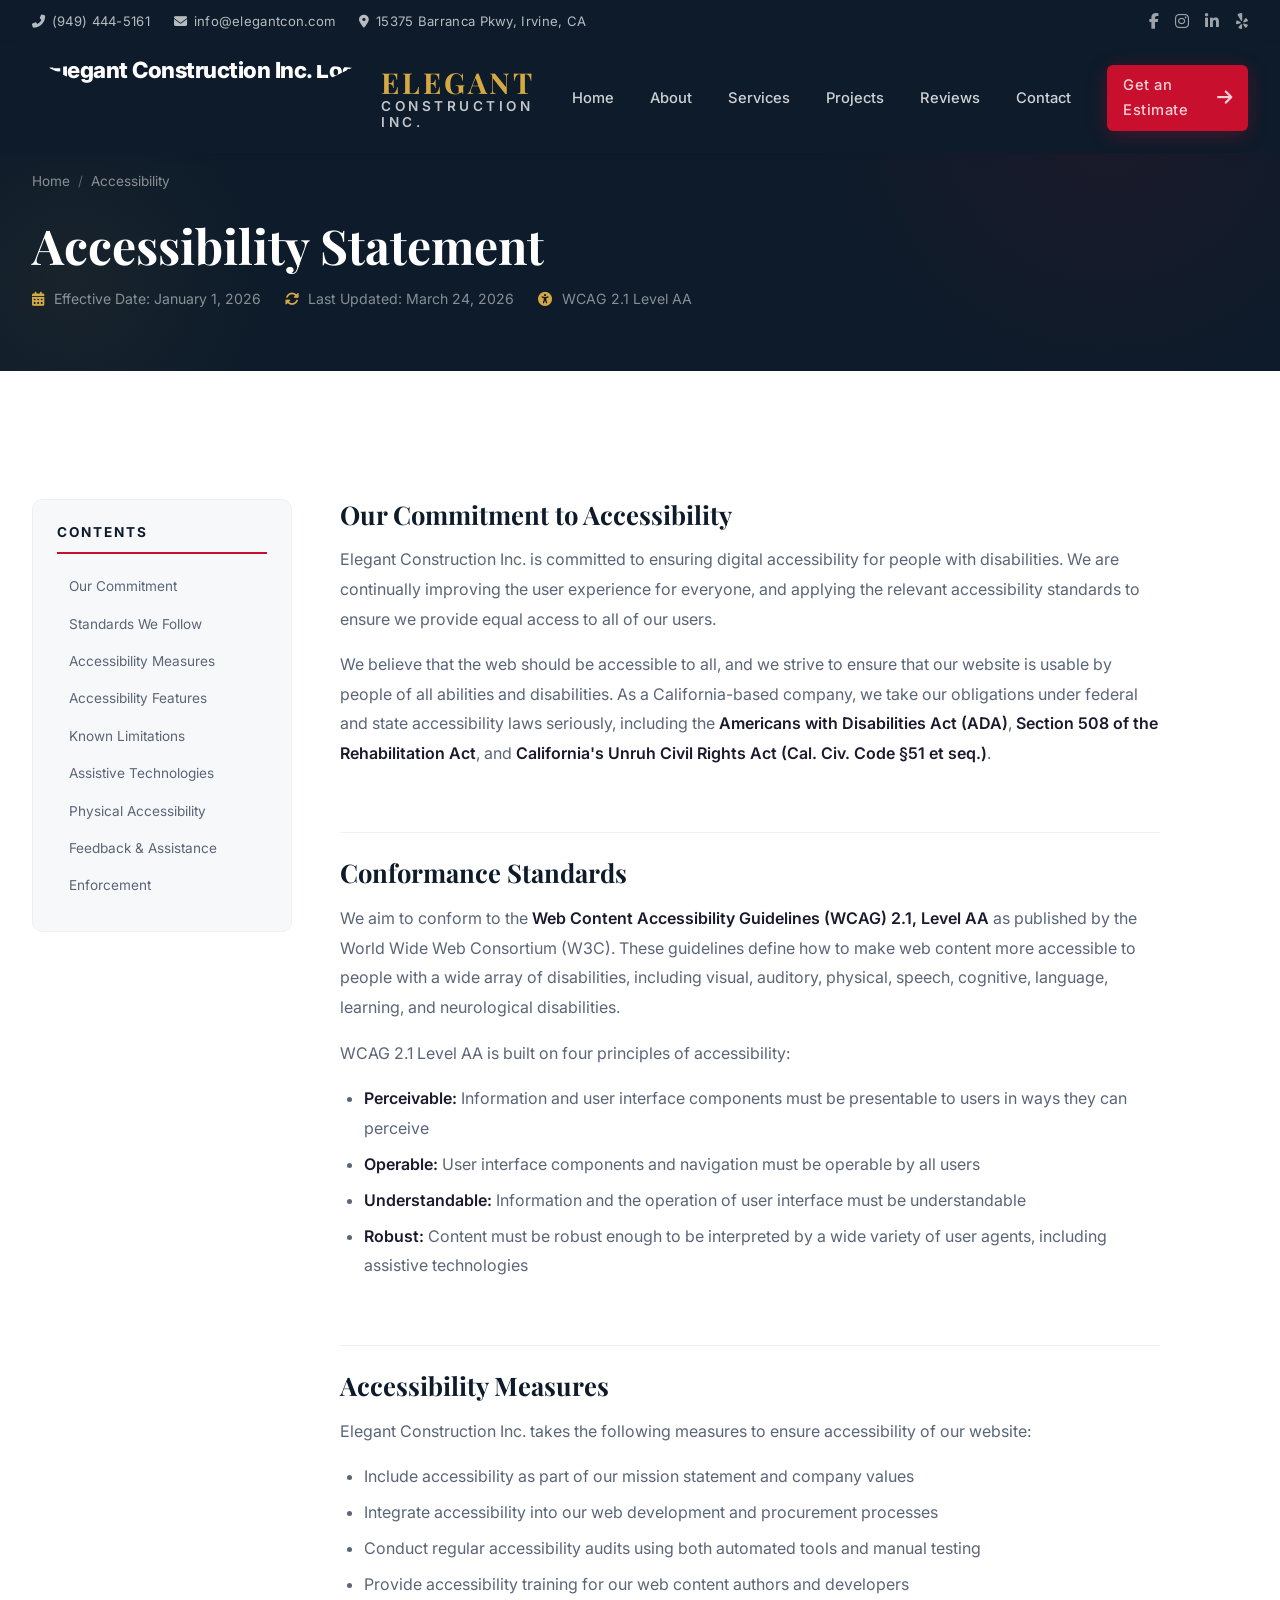
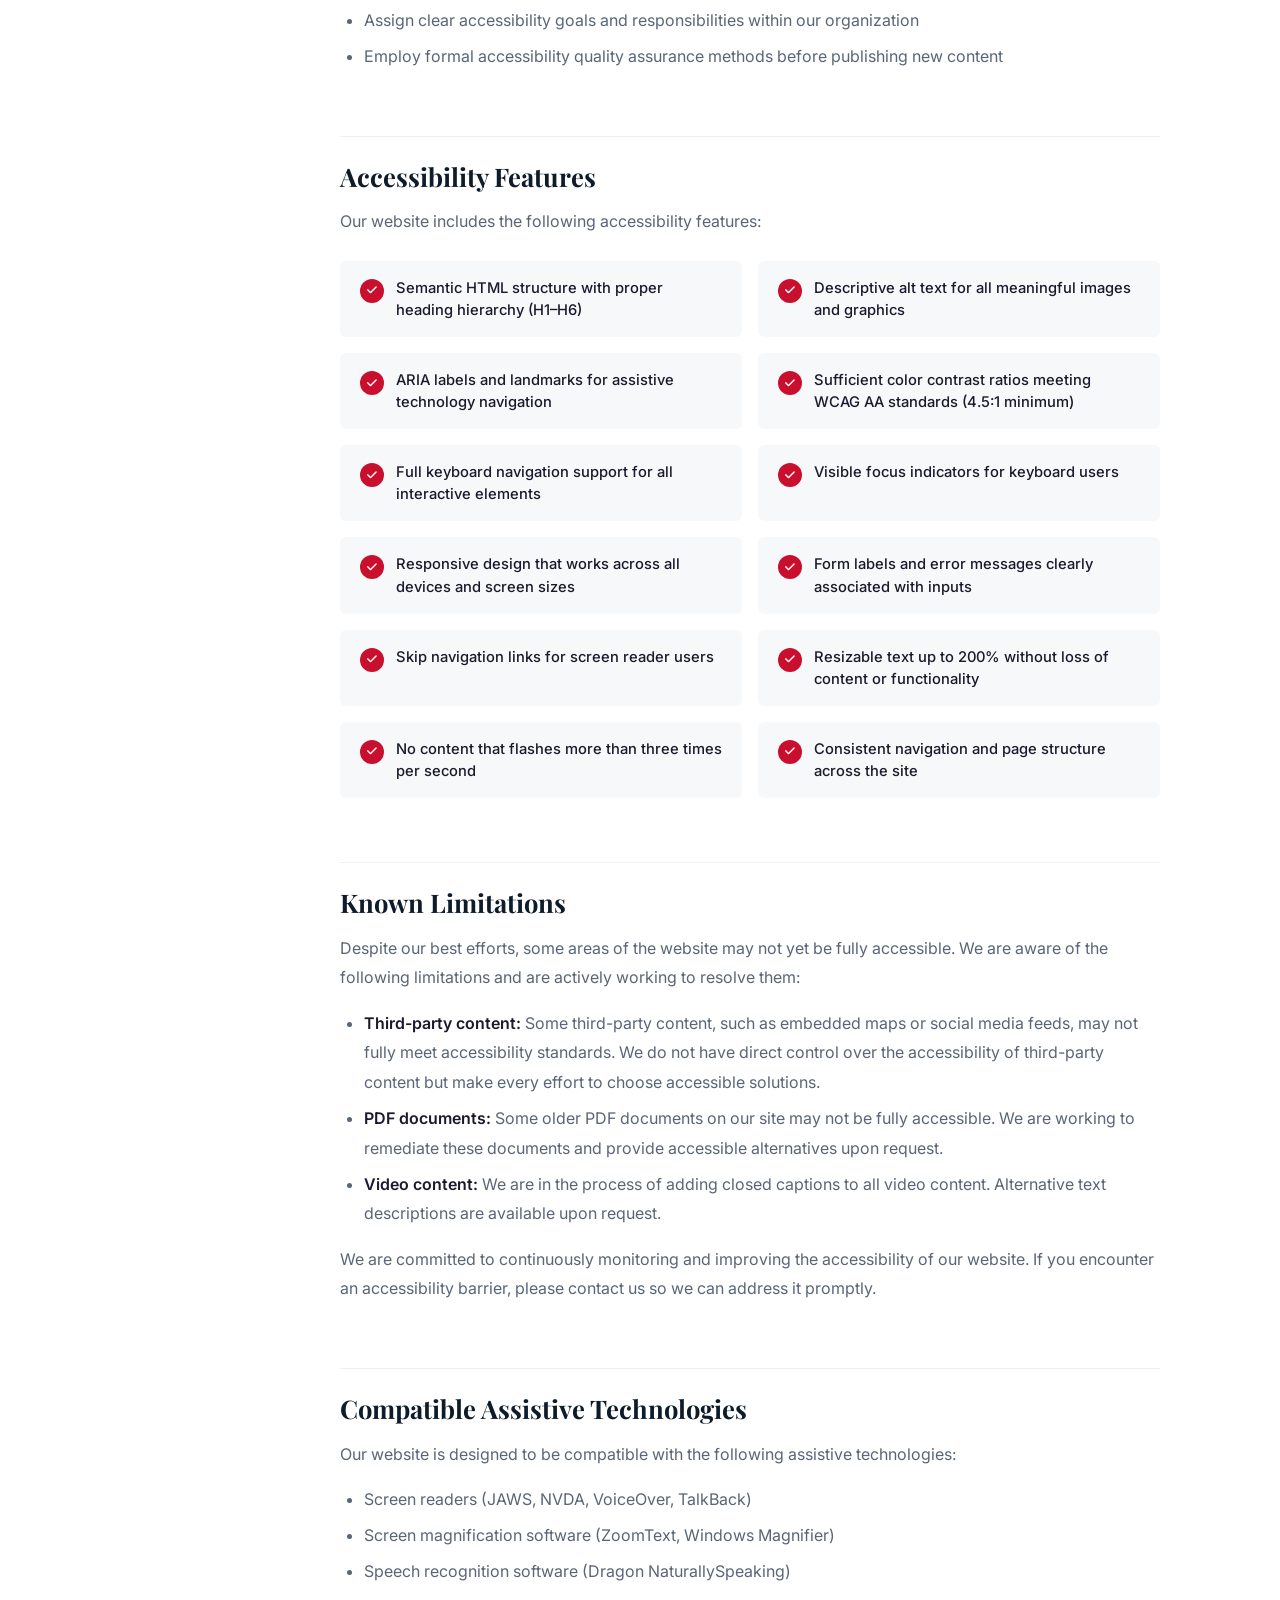
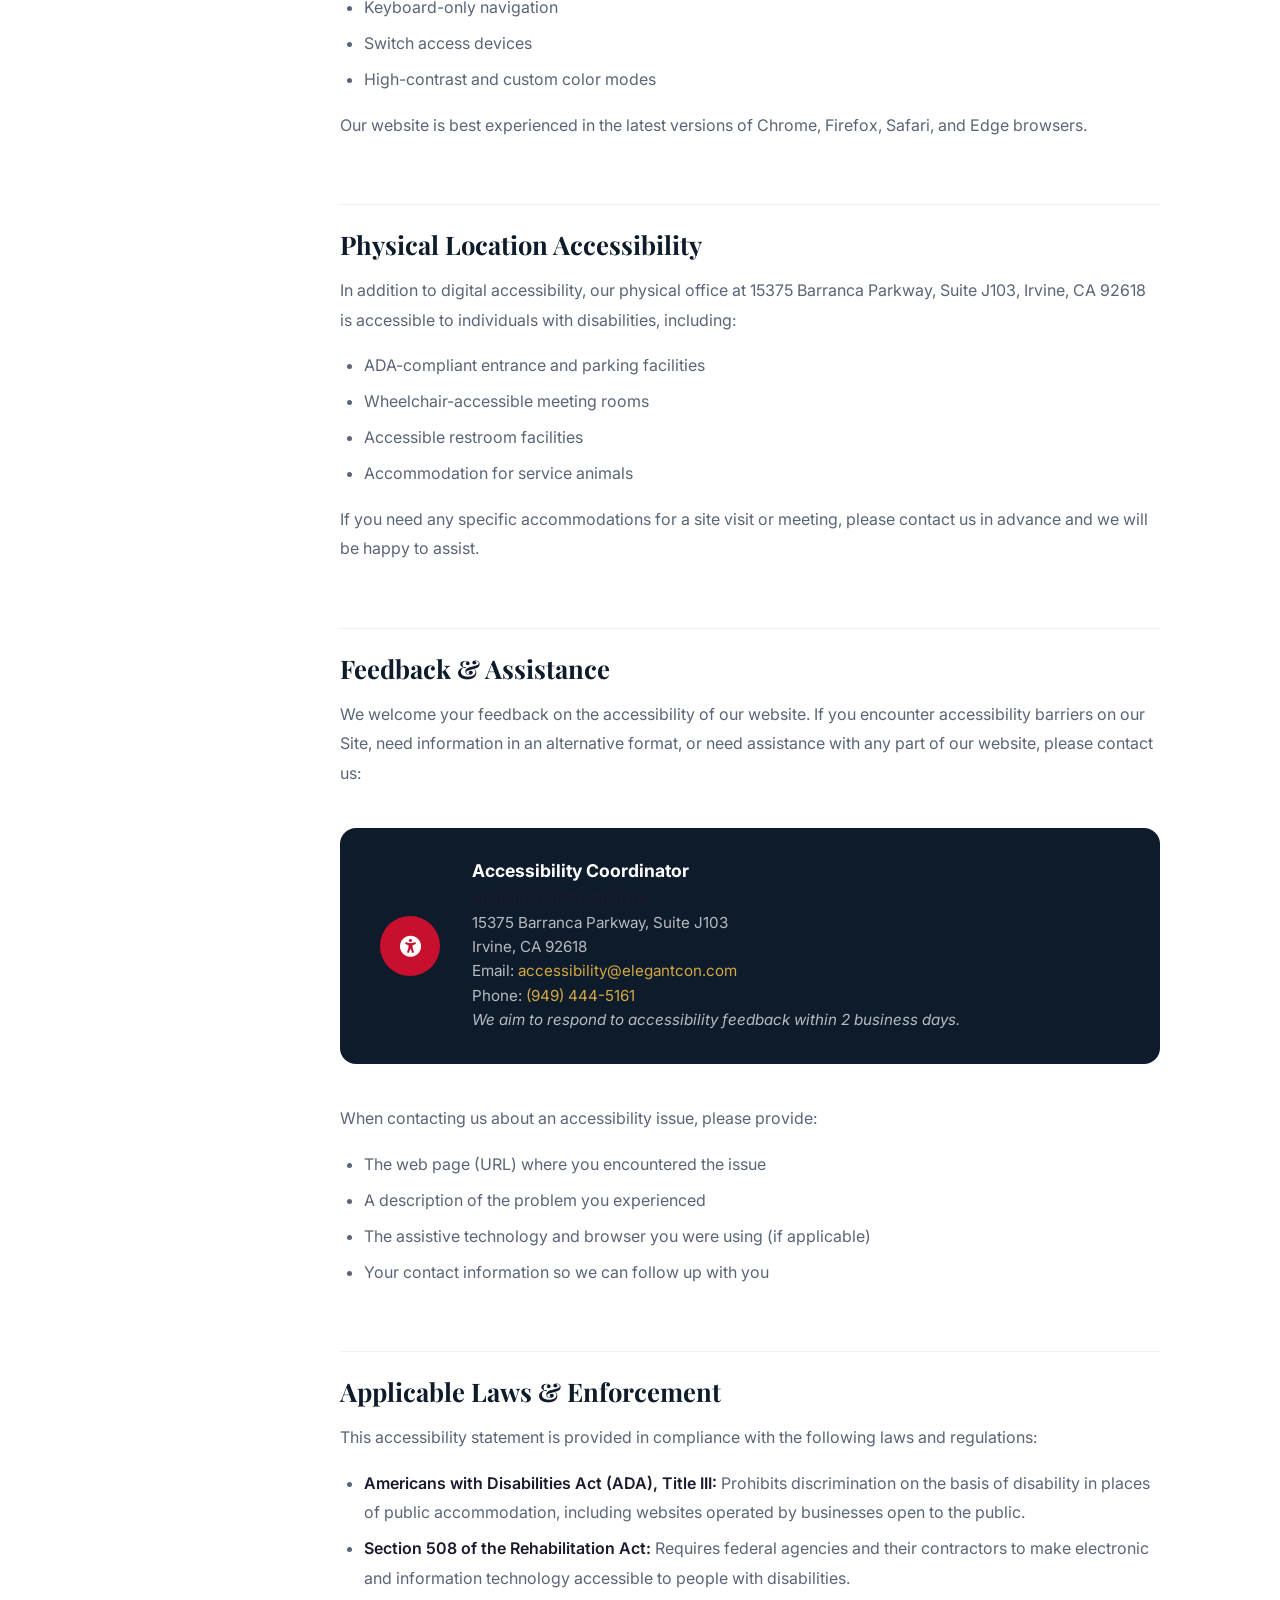
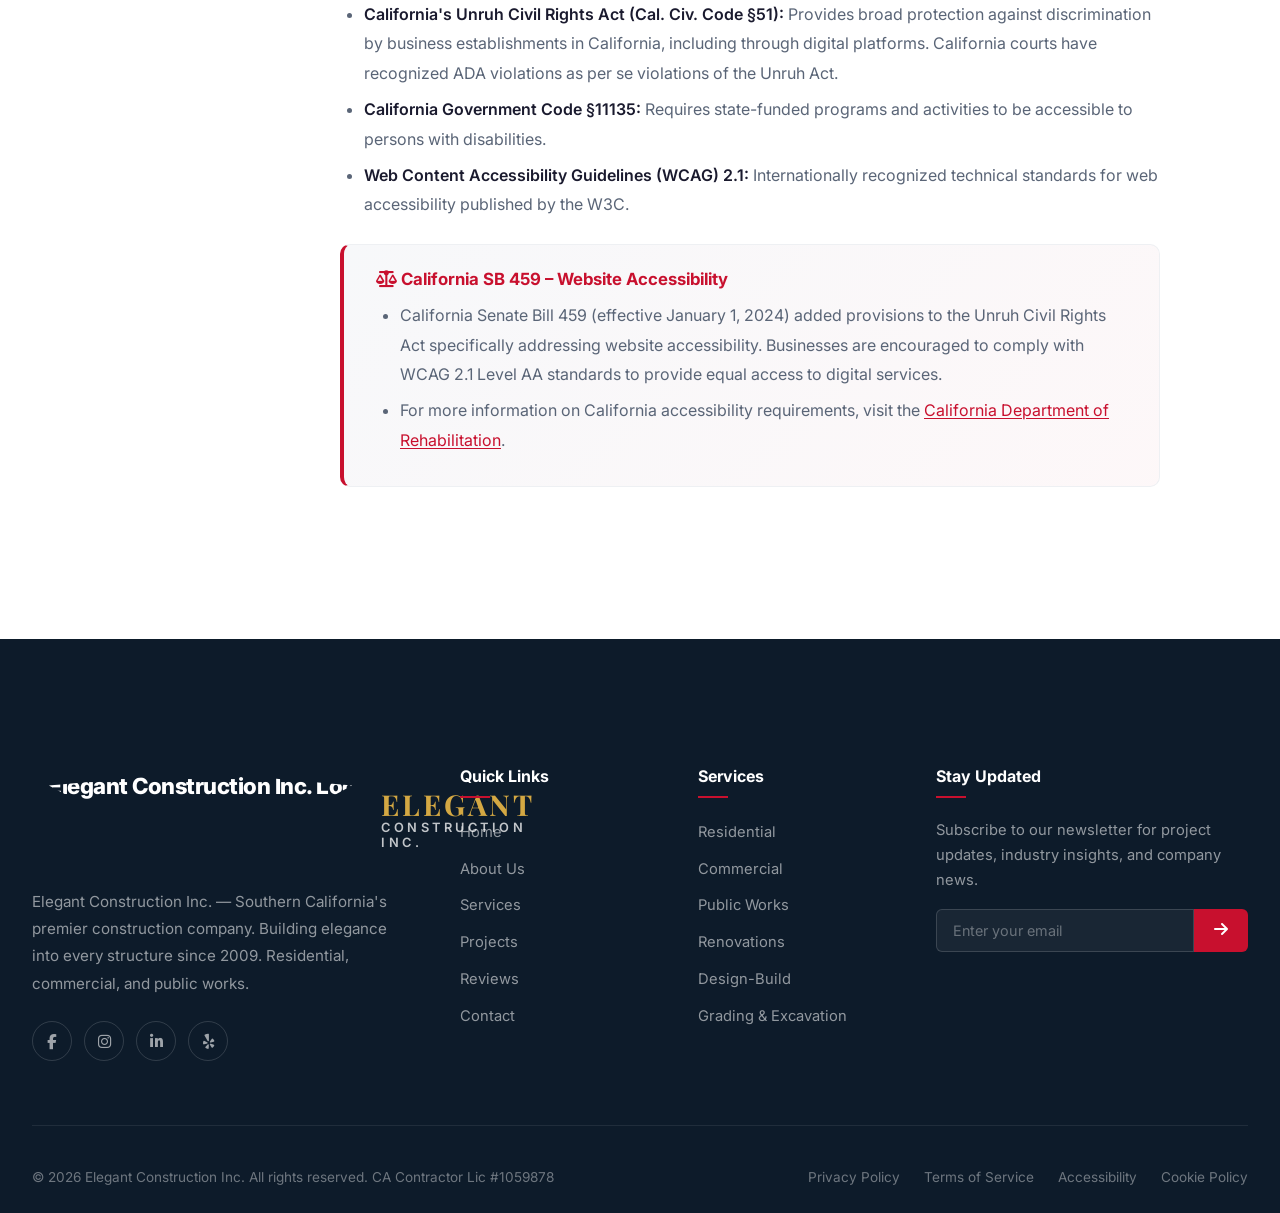
==== accessibility.html @ 49d04a11 "Elegant Construction Inc. website with California compliance pages - Privacy Policy (CCPA/CPRA), Ter" ====
<!DOCTYPE html>
<html lang="en">
<head>
  <meta charset="UTF-8">
  <meta name="viewport" content="width=device-width, initial-scale=1.0">
  <title>Accessibility Statement | Elegant Construction Inc.</title>
  <meta name="description" content="Accessibility Statement for Elegant Construction Inc. Learn about our commitment to digital accessibility and compliance with ADA, Section 508, WCAG 2.1, and California's Unruh Civil Rights Act.">
  <link rel="stylesheet" href="styles.css">
  <link rel="stylesheet" href="legal-pages.css">
  <link rel="stylesheet" href="https://cdnjs.cloudflare.com/ajax/libs/font-awesome/6.5.1/css/all.min.css">
</head>
<body>

  <!-- ============ HEADER ============ -->
  <header class="header" id="header">
    <div class="top-bar">
      <div class="container">
        <div class="top-bar-left">
          <span><i class="fas fa-phone-alt"></i> (949) 444-5161</span>
          <span><i class="fas fa-envelope"></i> info@elegantcon.com</span>
          <span><i class="fas fa-map-marker-alt"></i> 15375 Barranca Pkwy, Irvine, CA</span>
        </div>
        <div class="top-bar-right">
          <a href="https://www.facebook.com/ELegantcon" target="_blank" rel="noopener noreferrer" aria-label="Facebook"><i class="fab fa-facebook-f"></i></a>
          <a href="#" aria-label="Instagram"><i class="fab fa-instagram"></i></a>
          <a href="https://www.linkedin.com/company/elegant-construction-inc/" target="_blank" rel="noopener noreferrer" aria-label="LinkedIn"><i class="fab fa-linkedin-in"></i></a>
          <a href="https://www.yelp.com/biz/elegant-construction-irvine" target="_blank" rel="noopener noreferrer" aria-label="Yelp"><i class="fab fa-yelp"></i></a>
        </div>
      </div>
    </div>
    <nav class="navbar">
      <div class="container">
        <a href="index.html" class="logo" id="logo">
          <img src="images/logo.png" alt="Elegant Construction Inc. Logo" class="logo-img">
          <div class="logo-text">
            <span class="logo-text-top">ELEGANT</span>
            <span class="logo-text-bottom">CONSTRUCTION INC.</span>
          </div>
        </a>
        <div class="nav-links" id="navLinks">
          <a href="index.html">Home</a>
          <a href="index.html#about">About</a>
          <a href="index.html#services">Services</a>
          <a href="index.html#projects">Projects</a>
          <a href="index.html#testimonials">Reviews</a>
          <a href="index.html#contact">Contact</a>
          <div class="nav-cta">
            <a href="index.html#contact" class="btn btn-primary">Get an Estimate <span class="btn-icon"><i class="fas fa-arrow-right"></i></span></a>
          </div>
        </div>
        <button class="mobile-toggle" id="mobileToggle" aria-label="Toggle navigation menu">
          <span></span>
          <span></span>
          <span></span>
        </button>
      </div>
    </nav>
  </header>

  <!-- ============ LEGAL HERO ============ -->
  <section class="legal-hero">
    <div class="container">
      <div class="breadcrumb">
        <a href="index.html">Home</a>
        <span class="separator">/</span>
        <span>Accessibility</span>
      </div>
      <h1>Accessibility Statement</h1>
      <div class="legal-meta">
        <span><i class="fas fa-calendar-alt"></i> Effective Date: January 1, 2026</span>
        <span><i class="fas fa-sync-alt"></i> Last Updated: March 24, 2026</span>
        <span><i class="fas fa-universal-access"></i> WCAG 2.1 Level AA</span>
      </div>
    </div>
  </section>

  <!-- ============ LEGAL CONTENT ============ -->
  <section class="legal-content">
    <div class="container">

      <!-- Table of Contents -->
      <aside class="legal-toc">
        <h3>Contents</h3>
        <ul>
          <li><a href="#commitment">Our Commitment</a></li>
          <li><a href="#standards">Standards We Follow</a></li>
          <li><a href="#measures">Accessibility Measures</a></li>
          <li><a href="#features">Accessibility Features</a></li>
          <li><a href="#known-issues">Known Limitations</a></li>
          <li><a href="#assistive-tech">Assistive Technologies</a></li>
          <li><a href="#physical-a11y">Physical Accessibility</a></li>
          <li><a href="#feedback">Feedback &amp; Assistance</a></li>
          <li><a href="#enforcement">Enforcement</a></li>
        </ul>
      </aside>

      <!-- Main Content -->
      <div class="legal-body">

        <h2 id="commitment">Our Commitment to Accessibility</h2>
        <p>
          Elegant Construction Inc. is committed to ensuring digital accessibility for people with disabilities. We are continually improving the user experience for everyone, and applying the relevant accessibility standards to ensure we provide equal access to all of our users.
        </p>
        <p>
          We believe that the web should be accessible to all, and we strive to ensure that our website is usable by people of all abilities and disabilities. As a California-based company, we take our obligations under federal and state accessibility laws seriously, including the <strong>Americans with Disabilities Act (ADA)</strong>, <strong>Section 508 of the Rehabilitation Act</strong>, and <strong>California's Unruh Civil Rights Act (Cal. Civ. Code §51 et seq.)</strong>.
        </p>

        <h2 id="standards">Conformance Standards</h2>
        <p>
          We aim to conform to the <strong>Web Content Accessibility Guidelines (WCAG) 2.1, Level AA</strong> as published by the World Wide Web Consortium (W3C). These guidelines define how to make web content more accessible to people with a wide array of disabilities, including visual, auditory, physical, speech, cognitive, language, learning, and neurological disabilities.
        </p>
        <p>WCAG 2.1 Level AA is built on four principles of accessibility:</p>
        <ul>
          <li><strong>Perceivable:</strong> Information and user interface components must be presentable to users in ways they can perceive</li>
          <li><strong>Operable:</strong> User interface components and navigation must be operable by all users</li>
          <li><strong>Understandable:</strong> Information and the operation of user interface must be understandable</li>
          <li><strong>Robust:</strong> Content must be robust enough to be interpreted by a wide variety of user agents, including assistive technologies</li>
        </ul>

        <h2 id="measures">Accessibility Measures</h2>
        <p>Elegant Construction Inc. takes the following measures to ensure accessibility of our website:</p>
        <ul>
          <li>Include accessibility as part of our mission statement and company values</li>
          <li>Integrate accessibility into our web development and procurement processes</li>
          <li>Conduct regular accessibility audits using both automated tools and manual testing</li>
          <li>Provide accessibility training for our web content authors and developers</li>
          <li>Assign clear accessibility goals and responsibilities within our organization</li>
          <li>Employ formal accessibility quality assurance methods before publishing new content</li>
        </ul>

        <h2 id="features">Accessibility Features</h2>
        <p>Our website includes the following accessibility features:</p>

        <div class="a11y-checklist">
          <div class="a11y-item">
            <div class="check-icon"><i class="fas fa-check"></i></div>
            <span>Semantic HTML structure with proper heading hierarchy (H1–H6)</span>
          </div>
          <div class="a11y-item">
            <div class="check-icon"><i class="fas fa-check"></i></div>
            <span>Descriptive alt text for all meaningful images and graphics</span>
          </div>
          <div class="a11y-item">
            <div class="check-icon"><i class="fas fa-check"></i></div>
            <span>ARIA labels and landmarks for assistive technology navigation</span>
          </div>
          <div class="a11y-item">
            <div class="check-icon"><i class="fas fa-check"></i></div>
            <span>Sufficient color contrast ratios meeting WCAG AA standards (4.5:1 minimum)</span>
          </div>
          <div class="a11y-item">
            <div class="check-icon"><i class="fas fa-check"></i></div>
            <span>Full keyboard navigation support for all interactive elements</span>
          </div>
          <div class="a11y-item">
            <div class="check-icon"><i class="fas fa-check"></i></div>
            <span>Visible focus indicators for keyboard users</span>
          </div>
          <div class="a11y-item">
            <div class="check-icon"><i class="fas fa-check"></i></div>
            <span>Responsive design that works across all devices and screen sizes</span>
          </div>
          <div class="a11y-item">
            <div class="check-icon"><i class="fas fa-check"></i></div>
            <span>Form labels and error messages clearly associated with inputs</span>
          </div>
          <div class="a11y-item">
            <div class="check-icon"><i class="fas fa-check"></i></div>
            <span>Skip navigation links for screen reader users</span>
          </div>
          <div class="a11y-item">
            <div class="check-icon"><i class="fas fa-check"></i></div>
            <span>Resizable text up to 200% without loss of content or functionality</span>
          </div>
          <div class="a11y-item">
            <div class="check-icon"><i class="fas fa-check"></i></div>
            <span>No content that flashes more than three times per second</span>
          </div>
          <div class="a11y-item">
            <div class="check-icon"><i class="fas fa-check"></i></div>
            <span>Consistent navigation and page structure across the site</span>
          </div>
        </div>

        <h2 id="known-issues">Known Limitations</h2>
        <p>
          Despite our best efforts, some areas of the website may not yet be fully accessible. We are aware of the following limitations and are actively working to resolve them:
        </p>
        <ul>
          <li><strong>Third-party content:</strong> Some third-party content, such as embedded maps or social media feeds, may not fully meet accessibility standards. We do not have direct control over the accessibility of third-party content but make every effort to choose accessible solutions.</li>
          <li><strong>PDF documents:</strong> Some older PDF documents on our site may not be fully accessible. We are working to remediate these documents and provide accessible alternatives upon request.</li>
          <li><strong>Video content:</strong> We are in the process of adding closed captions to all video content. Alternative text descriptions are available upon request.</li>
        </ul>
        <p>
          We are committed to continuously monitoring and improving the accessibility of our website. If you encounter an accessibility barrier, please contact us so we can address it promptly.
        </p>

        <h2 id="assistive-tech">Compatible Assistive Technologies</h2>
        <p>Our website is designed to be compatible with the following assistive technologies:</p>
        <ul>
          <li>Screen readers (JAWS, NVDA, VoiceOver, TalkBack)</li>
          <li>Screen magnification software (ZoomText, Windows Magnifier)</li>
          <li>Speech recognition software (Dragon NaturallySpeaking)</li>
          <li>Keyboard-only navigation</li>
          <li>Switch access devices</li>
          <li>High-contrast and custom color modes</li>
        </ul>
        <p>Our website is best experienced in the latest versions of Chrome, Firefox, Safari, and Edge browsers.</p>

        <h2 id="physical-a11y">Physical Location Accessibility</h2>
        <p>
          In addition to digital accessibility, our physical office at 15375 Barranca Parkway, Suite J103, Irvine, CA 92618 is accessible to individuals with disabilities, including:
        </p>
        <ul>
          <li>ADA-compliant entrance and parking facilities</li>
          <li>Wheelchair-accessible meeting rooms</li>
          <li>Accessible restroom facilities</li>
          <li>Accommodation for service animals</li>
        </ul>
        <p>If you need any specific accommodations for a site visit or meeting, please contact us in advance and we will be happy to assist.</p>

        <h2 id="feedback">Feedback &amp; Assistance</h2>
        <p>
          We welcome your feedback on the accessibility of our website. If you encounter accessibility barriers on our Site, need information in an alternative format, or need assistance with any part of our website, please contact us:
        </p>

        <div class="legal-contact-box">
          <div class="contact-icon"><i class="fas fa-universal-access"></i></div>
          <div>
            <h4>Accessibility Coordinator</h4>
            <p>
              <strong>Elegant Construction Inc.</strong><br>
              15375 Barranca Parkway, Suite J103<br>
              Irvine, CA 92618<br>
              Email: <a href="mailto:accessibility@elegantcon.com">accessibility@elegantcon.com</a><br>
              Phone: <a href="tel:9494445161">(949) 444-5161</a><br>
              <em>We aim to respond to accessibility feedback within 2 business days.</em>
            </p>
          </div>
        </div>

        <p>When contacting us about an accessibility issue, please provide:</p>
        <ul>
          <li>The web page (URL) where you encountered the issue</li>
          <li>A description of the problem you experienced</li>
          <li>The assistive technology and browser you were using (if applicable)</li>
          <li>Your contact information so we can follow up with you</li>
        </ul>

        <h2 id="enforcement">Applicable Laws &amp; Enforcement</h2>
        <p>This accessibility statement is provided in compliance with the following laws and regulations:</p>
        <ul>
          <li><strong>Americans with Disabilities Act (ADA), Title III:</strong> Prohibits discrimination on the basis of disability in places of public accommodation, including websites operated by businesses open to the public.</li>
          <li><strong>Section 508 of the Rehabilitation Act:</strong> Requires federal agencies and their contractors to make electronic and information technology accessible to people with disabilities.</li>
          <li><strong>California's Unruh Civil Rights Act (Cal. Civ. Code §51):</strong> Provides broad protection against discrimination by business establishments in California, including through digital platforms. California courts have recognized ADA violations as per se violations of the Unruh Act.</li>
          <li><strong>California Government Code §11135:</strong> Requires state-funded programs and activities to be accessible to persons with disabilities.</li>
          <li><strong>Web Content Accessibility Guidelines (WCAG) 2.1:</strong> Internationally recognized technical standards for web accessibility published by the W3C.</li>
        </ul>

        <div class="legal-highlight-box">
          <h3><i class="fas fa-balance-scale"></i> California SB 459 – Website Accessibility</h3>
          <ul>
            <li>California Senate Bill 459 (effective January 1, 2024) added provisions to the Unruh Civil Rights Act specifically addressing website accessibility. Businesses are encouraged to comply with WCAG 2.1 Level AA standards to provide equal access to digital services.</li>
            <li>For more information on California accessibility requirements, visit the <a href="https://www.dor.ca.gov/" target="_blank" rel="noopener noreferrer">California Department of Rehabilitation</a>.</li>
          </ul>
        </div>

      </div>
    </div>
  </section>

  <!-- ============ FOOTER ============ -->
  <footer class="footer" id="footer">
    <div class="container">
      <div class="footer-grid">
        <div class="footer-brand">
          <a href="index.html" class="logo">
            <img src="images/logo.png" alt="Elegant Construction Inc. Logo" class="logo-img">
            <div class="logo-text">
              <span class="logo-text-top">ELEGANT</span>
              <span class="logo-text-bottom">CONSTRUCTION INC.</span>
            </div>
          </a>
          <p>Elegant Construction Inc. — Southern California's premier construction company. Building elegance into every structure since 2009. Residential, commercial, and public works.</p>
          <div class="footer-social">
            <a href="https://www.facebook.com/ELegantcon" target="_blank" rel="noopener noreferrer" aria-label="Facebook"><i class="fab fa-facebook-f"></i></a>
            <a href="#" aria-label="Instagram"><i class="fab fa-instagram"></i></a>
            <a href="https://www.linkedin.com/company/elegant-construction-inc/" target="_blank" rel="noopener noreferrer" aria-label="LinkedIn"><i class="fab fa-linkedin-in"></i></a>
            <a href="https://www.yelp.com/biz/elegant-construction-irvine" target="_blank" rel="noopener noreferrer" aria-label="Yelp"><i class="fab fa-yelp"></i></a>
          </div>
        </div>
        <div class="footer-column">
          <h4>Quick Links</h4>
          <ul>
            <li><a href="index.html">Home</a></li>
            <li><a href="index.html#about">About Us</a></li>
            <li><a href="index.html#services">Services</a></li>
            <li><a href="index.html#projects">Projects</a></li>
            <li><a href="index.html#testimonials">Reviews</a></li>
            <li><a href="index.html#contact">Contact</a></li>
          </ul>
        </div>
        <div class="footer-column">
          <h4>Services</h4>
          <ul>
            <li><a href="index.html#services">Residential</a></li>
            <li><a href="index.html#services">Commercial</a></li>
            <li><a href="index.html#services">Public Works</a></li>
            <li><a href="index.html#services">Renovations</a></li>
            <li><a href="index.html#services">Design-Build</a></li>
            <li><a href="index.html#services">Grading & Excavation</a></li>
          </ul>
        </div>
        <div class="footer-column footer-newsletter">
          <h4>Stay Updated</h4>
          <p>Subscribe to our newsletter for project updates, industry insights, and company news.</p>
          <div class="footer-newsletter-form">
            <input type="email" placeholder="Enter your email">
            <button type="button" aria-label="Subscribe"><i class="fas fa-arrow-right"></i></button>
          </div>
        </div>
      </div>
      <div class="footer-bottom">
        <p>&copy; 2026 Elegant Construction Inc. All rights reserved. CA Contractor Lic #1059878</p>
        <div class="footer-bottom-links">
          <a href="privacy-policy.html">Privacy Policy</a>
          <a href="terms-of-service.html">Terms of Service</a>
          <a href="accessibility.html">Accessibility</a>
          <a href="cookie-policy.html">Cookie Policy</a>
        </div>
      </div>
    </div>
  </footer>

  <script src="script.js"></script>
</body>
</html>
---- styles.css ----
/* ============================================================
   ELEGANT CONSTRUCTION — Premium Website Stylesheet
   ============================================================ */

/* --- Google Fonts Import --- */
@import url('https://fonts.googleapis.com/css2?family=Inter:wght@300;400;500;600;700;800;900&family=Playfair+Display:wght@400;500;600;700&display=swap');

/* --- CSS Custom Properties (Design Tokens) --- */
:root {
  /* Colors */
  --color-primary: #0d1b2a;
  --color-primary-light: #1b2d45;
  --color-secondary: #1a3a5c;
  --color-accent: #c8102e;
  --color-accent-dark: #a00d24;
  --color-accent-hover: #e01535;
  --color-gold: #d4a843;
  --color-gold-dark: #b8922e;
  --color-white: #ffffff;
  --color-off-white: #f7f8fa;
  --color-light-grey: #eef0f3;
  --color-medium-grey: #8892a0;
  --color-dark-grey: #3d4654;
  --color-text: #1a1a2e;
  --color-text-light: #5a6577;
  --color-overlay: rgba(13, 27, 42, 0.75);
  --color-overlay-light: rgba(13, 27, 42, 0.5);

  /* Typography */
  --font-primary: 'Inter', -apple-system, BlinkMacSystemFont, sans-serif;
  --font-display: 'Playfair Display', Georgia, serif;

  /* Spacing */
  --space-xs: 0.5rem;
  --space-sm: 1rem;
  --space-md: 1.5rem;
  --space-lg: 2.5rem;
  --space-xl: 4rem;
  --space-2xl: 6rem;
  --space-3xl: 8rem;

  /* Shadows */
  --shadow-sm: 0 2px 8px rgba(0, 0, 0, 0.06);
  --shadow-md: 0 4px 20px rgba(0, 0, 0, 0.08);
  --shadow-lg: 0 8px 40px rgba(0, 0, 0, 0.12);
  --shadow-xl: 0 16px 64px rgba(0, 0, 0, 0.16);
  --shadow-accent: 0 4px 20px rgba(200, 16, 46, 0.3);

  /* Transitions */
  --transition-fast: 0.2s cubic-bezier(0.4, 0, 0.2, 1);
  --transition-base: 0.35s cubic-bezier(0.4, 0, 0.2, 1);
  --transition-slow: 0.6s cubic-bezier(0.4, 0, 0.2, 1);

  /* Border Radius */
  --radius-sm: 6px;
  --radius-md: 10px;
  --radius-lg: 16px;
  --radius-xl: 24px;

  /* Layout */
  --max-width: 1280px;
  --nav-height: 110px;
}

/* --- Reset & Base --- */
*,
*::before,
*::after {
  margin: 0;
  padding: 0;
  box-sizing: border-box;
}

html {
  scroll-behavior: smooth;
  font-size: 16px;
  -webkit-font-smoothing: antialiased;
  -moz-osx-font-smoothing: grayscale;
}

body {
  font-family: var(--font-primary);
  color: var(--color-text);
  background: var(--color-white);
  line-height: 1.7;
  overflow-x: hidden;
}

img {
  max-width: 100%;
  height: auto;
  display: block;
}

a {
  text-decoration: none;
  color: inherit;
  transition: color var(--transition-fast);
}

ul, ol {
  list-style: none;
}

h1, h2, h3, h4, h5, h6 {
  line-height: 1.2;
  font-weight: 700;
}

/* --- Utility Classes --- */
.container {
  max-width: var(--max-width);
  margin: 0 auto;
  padding: 0 2rem;
}

.section-padding {
  padding: var(--space-3xl) 0;
}

.text-center {
  text-align: center;
}

.section-label {
  display: inline-flex;
  align-items: center;
  gap: 0.5rem;
  font-size: 0.8rem;
  font-weight: 700;
  letter-spacing: 3px;
  text-transform: uppercase;
  color: var(--color-accent);
  margin-bottom: var(--space-sm);
}

.section-label::before {
  content: '';
  width: 32px;
  height: 2px;
  background: var(--color-accent);
}

.section-title {
  font-family: var(--font-display);
  font-size: clamp(2rem, 4vw, 3.2rem);
  color: var(--color-primary);
  margin-bottom: var(--space-md);
  font-weight: 700;
}

.section-subtitle {
  font-size: 1.1rem;
  color: var(--color-text-light);
  max-width: 640px;
  margin: 0 auto var(--space-xl);
  line-height: 1.8;
}

/* --- Buttons --- */
.btn {
  display: inline-flex;
  align-items: center;
  gap: 0.5rem;
  padding: 0.9rem 2rem;
  border-radius: var(--radius-sm);
  font-family: var(--font-primary);
  font-size: 0.95rem;
  font-weight: 600;
  letter-spacing: 0.5px;
  cursor: pointer;
  transition: all var(--transition-base);
  border: none;
  position: relative;
  overflow: hidden;
}

.btn::after {
  content: '';
  position: absolute;
  top: 0;
  left: -100%;
  width: 100%;
  height: 100%;
  background: linear-gradient(90deg, transparent, rgba(255,255,255,0.15), transparent);
  transition: left 0.5s;
}

.btn:hover::after {
  left: 100%;
}

.btn-primary {
  background: var(--color-accent);
  color: var(--color-white);
  box-shadow: var(--shadow-accent);
}

.btn-primary:hover {
  background: var(--color-accent-hover);
  transform: translateY(-2px);
  box-shadow: 0 6px 24px rgba(200, 16, 46, 0.4);
}

.btn-outline {
  background: transparent;
  color: var(--color-white);
  border: 2px solid rgba(255,255,255,0.5);
}

.btn-outline:hover {
  background: var(--color-white);
  color: var(--color-primary);
  border-color: var(--color-white);
  transform: translateY(-2px);
}

.btn-dark {
  background: var(--color-primary);
  color: var(--color-white);
}

.btn-dark:hover {
  background: var(--color-primary-light);
  transform: translateY(-2px);
  box-shadow: var(--shadow-lg);
}

.btn-gold {
  background: var(--color-gold);
  color: var(--color-primary);
  font-weight: 700;
}

.btn-gold:hover {
  background: var(--color-gold-dark);
  transform: translateY(-2px);
  box-shadow: 0 6px 24px rgba(212, 168, 67, 0.4);
}

.btn-icon {
  font-size: 1.1rem;
  transition: transform var(--transition-fast);
}

.btn:hover .btn-icon {
  transform: translateX(4px);
}

/* ============================================================
   HEADER / NAVIGATION
   ============================================================ */
.top-bar {
  background: var(--color-primary);
  color: rgba(255,255,255,0.7);
  font-size: 0.82rem;
  padding: 0.5rem 0;
  letter-spacing: 0.3px;
}

.top-bar .container {
  display: flex;
  justify-content: space-between;
  align-items: center;
}

.top-bar-left {
  display: flex;
  gap: 1.5rem;
  align-items: center;
}

.top-bar-left span {
  display: flex;
  align-items: center;
  gap: 0.4rem;
}

.top-bar-right {
  display: flex;
  gap: 1rem;
}

.top-bar-right a {
  color: rgba(255,255,255,0.6);
  font-size: 1rem;
  transition: color var(--transition-fast);
}

.top-bar-right a:hover {
  color: var(--color-gold);
}

.header {
  position: fixed;
  top: 0;
  left: 0;
  right: 0;
  z-index: 1000;
  transition: all var(--transition-base);
}

.header.scrolled {
  top: 0;
}

.header.scrolled .top-bar {
  display: none;
}

.navbar {
  background: var(--color-primary);
  box-shadow: var(--shadow-sm);
  transition: all var(--transition-base);
}

.header.scrolled .navbar {
  box-shadow: var(--shadow-md);
  background: var(--color-primary);
}

.navbar .container {
  display: flex;
  justify-content: space-between;
  align-items: center;
  height: var(--nav-height);
}

.logo {
  display: flex;
  align-items: center;
  gap: 0.75rem;
  font-size: 1.4rem;
  font-weight: 800;
  color: var(--color-white);
  letter-spacing: -0.5px;
}

.logo-icon {
  width: 44px;
  height: 44px;
  background: var(--color-accent);
  border-radius: var(--radius-sm);
  display: flex;
  align-items: center;
  justify-content: center;
  color: white;
  font-size: 1.3rem;
  font-weight: 900;
}

.logo-img {
  height: 95px;
  width: auto;
  object-fit: contain;
  flex-shrink: 0;
  clip-path: polygon(50% 5%, 95% 18%, 50% 96%, 5% 18%);
}

.logo-text {
  display: flex;
  flex-direction: column;
  line-height: 1.15;
}

.logo-text-top {
  font-family: var(--font-display);
  font-size: 1.8rem;
  font-weight: 700;
  color: var(--color-gold);
  letter-spacing: 3px;
}

.logo-text-bottom {
  font-size: 0.85rem;
  font-weight: 600;
  color: rgba(255, 255, 255, 0.75);
  letter-spacing: 3.5px;
  text-transform: uppercase;
}

.footer-brand .logo-img {
  height: 105px;
}

.footer-brand .logo-text-top {
  font-size: 1.8rem;
}

.footer-brand .logo-text-bottom {
  font-size: 0.8rem;
}

.nav-links {
  display: flex;
  align-items: center;
  gap: 0.25rem;
}

.nav-links a {
  padding: 0.5rem 1rem;
  font-size: 0.92rem;
  font-weight: 500;
  color: rgba(255, 255, 255, 0.8);
  border-radius: var(--radius-sm);
  transition: all var(--transition-fast);
  position: relative;
}

.nav-links a::after {
  content: '';
  position: absolute;
  bottom: 0;
  left: 50%;
  transform: translateX(-50%);
  width: 0;
  height: 2px;
  background: var(--color-accent);
  transition: width var(--transition-base);
}

.nav-links a:hover,
.nav-links a.active {
  color: var(--color-white);
}

.nav-links a:hover::after,
.nav-links a.active::after {
  width: 60%;
  background: var(--color-gold);
}

.nav-cta {
  margin-left: 1rem;
}

.mobile-toggle {
  display: none;
  flex-direction: column;
  gap: 5px;
  cursor: pointer;
  padding: 0.5rem;
  background: none;
  border: none;
}

.mobile-toggle span {
  display: block;
  width: 26px;
  height: 2.5px;
  background: var(--color-white);
  border-radius: 2px;
  transition: all var(--transition-base);
}

.mobile-toggle.active span:nth-child(1) {
  transform: rotate(45deg) translate(5px, 5px);
}
.mobile-toggle.active span:nth-child(2) {
  opacity: 0;
}
.mobile-toggle.active span:nth-child(3) {
  transform: rotate(-45deg) translate(5px, -5px);
}

/* ============================================================
   HERO SECTION
   ============================================================ */
.hero {
  position: relative;
  height: 100vh;
  min-height: 950px;
  display: flex;
  align-items: center;
  overflow: hidden;
  padding-top: calc(var(--nav-height) + 80px);
  padding-bottom: 180px;
}

.hero-bg {
  position: absolute;
  inset: 0;
  z-index: -2;
}

.hero-bg img {
  width: 100%;
  height: 100%;
  object-fit: cover;
  filter: brightness(0.6);
}

.hero-overlay {
  position: absolute;
  inset: 0;
  background: linear-gradient(
    135deg,
    rgba(13, 27, 42, 0.85) 0%,
    rgba(13, 27, 42, 0.6) 40%,
    rgba(13, 27, 42, 0.3) 100%
  );
  z-index: -1;
}

.hero-content {
  position: relative;
  z-index: 2;
  max-width: 720px;
}

.hero-badge {
  display: inline-flex;
  align-items: center;
  gap: 0.5rem;
  background: rgba(255,255,255,0.1);
  backdrop-filter: blur(12px);
  border: 1px solid rgba(255,255,255,0.15);
  padding: 0.5rem 1.2rem;
  border-radius: 50px;
  font-size: 0.82rem;
  font-weight: 600;
  color: var(--color-gold);
  letter-spacing: 1px;
  text-transform: uppercase;
  margin-bottom: var(--space-lg);
}

.hero-badge-dot {
  width: 8px;
  height: 8px;
  background: var(--color-gold);
  border-radius: 50%;
  animation: pulse-dot 2s ease-in-out infinite;
}

@keyframes pulse-dot {
  0%, 100% { opacity: 1; transform: scale(1); }
  50% { opacity: 0.5; transform: scale(1.3); }
}

.hero-title {
  font-family: var(--font-display);
  font-size: clamp(2.8rem, 6vw, 4.5rem);
  font-weight: 700;
  color: var(--color-white);
  line-height: 1.1;
  margin-bottom: var(--space-md);
}

.hero-title .highlight {
  color: var(--color-gold);
  position: relative;
}

.hero-description {
  font-size: 1.15rem;
  color: rgba(255,255,255,0.8);
  line-height: 1.8;
  margin-bottom: var(--space-xl);
  max-width: 560px;
}

.hero-buttons {
  display: flex;
  gap: 1rem;
  flex-wrap: wrap;
}

.hero-stats {
  position: absolute;
  bottom: 0;
  left: 0;
  right: 0;
  z-index: 2;
  pointer-events: auto;
}

.hero-stats-inner {
  display: grid;
  grid-template-columns: repeat(4, 1fr);
  background: var(--color-white);
  border-radius: var(--radius-lg) var(--radius-lg) 0 0;
  overflow: hidden;
  box-shadow: 0 -8px 40px rgba(0,0,0,0.1);
}

.stat-item {
  padding: 2rem 1.5rem;
  text-align: center;
  border-right: 1px solid var(--color-light-grey);
  transition: all var(--transition-base);
}

.stat-item:last-child {
  border-right: none;
}

.stat-item:hover {
  background: var(--color-off-white);
}

.stat-number {
  font-size: 2.5rem;
  font-weight: 800;
  color: var(--color-accent);
  line-height: 1;
  margin-bottom: 0.3rem;
}

.stat-number span {
  font-size: 1.5rem;
}

.stat-label {
  font-size: 0.82rem;
  color: var(--color-medium-grey);
  text-transform: uppercase;
  letter-spacing: 1.5px;
  font-weight: 600;
}

/* ============================================================
   ABOUT SECTION
   ============================================================ */
.about {
  background: var(--color-white);
}

.about-grid {
  display: grid;
  grid-template-columns: 1fr 1fr;
  gap: var(--space-3xl);
  align-items: center;
}

.about-image-wrapper {
  position: relative;
}

.about-image {
  border-radius: var(--radius-lg);
  overflow: hidden;
  box-shadow: var(--shadow-xl);
}

.about-image img {
  width: 100%;
  height: 500px;
  object-fit: cover;
  transition: transform var(--transition-slow);
}

.about-image:hover img {
  transform: scale(1.03);
}

.about-experience-badge {
  position: absolute;
  bottom: -1.5rem;
  right: -1.5rem;
  background: var(--color-accent);
  color: var(--color-white);
  padding: 1.5rem 2rem;
  border-radius: var(--radius-md);
  text-align: center;
  box-shadow: var(--shadow-accent);
}

.about-experience-badge .number {
  font-size: 2.5rem;
  font-weight: 900;
  line-height: 1;
}

.about-experience-badge .text {
  font-size: 0.8rem;
  text-transform: uppercase;
  letter-spacing: 1px;
  font-weight: 600;
  opacity: 0.9;
}

.about-text h3 {
  font-family: var(--font-display);
  font-size: 1.8rem;
  color: var(--color-primary);
  margin-bottom: var(--space-sm);
  margin-top: var(--space-lg);
}

.about-text p {
  color: var(--color-text-light);
  font-size: 1.05rem;
  line-height: 1.8;
  margin-bottom: var(--space-md);
}

.about-features {
  display: grid;
  grid-template-columns: 1fr 1fr;
  gap: 1rem;
  margin: var(--space-lg) 0;
}

.about-feature {
  display: flex;
  align-items: center;
  gap: 0.75rem;
  padding: 0.75rem 1rem;
  background: var(--color-off-white);
  border-radius: var(--radius-sm);
  transition: all var(--transition-fast);
}

.about-feature:hover {
  background: var(--color-light-grey);
  transform: translateX(4px);
}

.about-feature-icon {
  width: 36px;
  height: 36px;
  background: var(--color-accent);
  border-radius: var(--radius-sm);
  display: flex;
  align-items: center;
  justify-content: center;
  color: white;
  font-size: 0.9rem;
  flex-shrink: 0;
}

.about-feature span {
  font-weight: 600;
  font-size: 0.9rem;
  color: var(--color-primary);
}

/* ============================================================
   SERVICES SECTION
   ============================================================ */
.services {
  background: var(--color-off-white);
  position: relative;
}

.services::before {
  content: '';
  position: absolute;
  top: -60px;
  left: 0;
  right: 0;
  height: 120px;
  background: var(--color-off-white);
  clip-path: polygon(0 50%, 100% 0, 100% 100%, 0% 100%);
  z-index: 1;
}

.services-grid {
  display: grid;
  grid-template-columns: repeat(3, 1fr);
  gap: 2rem;
}

.service-card {
  background: var(--color-white);
  border-radius: var(--radius-lg);
  overflow: hidden;
  box-shadow: var(--shadow-sm);
  transition: all var(--transition-base);
  position: relative;
}

.service-card:hover {
  transform: translateY(-8px);
  box-shadow: var(--shadow-xl);
}

.service-card-image {
  height: 240px;
  overflow: hidden;
  position: relative;
}

.service-card-image img {
  width: 100%;
  height: 100%;
  object-fit: cover;
  transition: transform var(--transition-slow);
}

.service-card:hover .service-card-image img {
  transform: scale(1.08);
}

.service-card-image-overlay {
  position: absolute;
  inset: 0;
  background: linear-gradient(to top, rgba(13,27,42,0.5) 0%, transparent 60%);
}

.service-card-body {
  padding: 2rem;
}

.service-card-icon {
  width: 56px;
  height: 56px;
  background: linear-gradient(135deg, var(--color-accent), var(--color-accent-dark));
  border-radius: var(--radius-md);
  display: flex;
  align-items: center;
  justify-content: center;
  font-size: 1.5rem;
  color: white;
  margin-top: -3.5rem;
  position: relative;
  z-index: 2;
  box-shadow: var(--shadow-accent);
}

.service-card h3 {
  font-size: 1.3rem;
  color: var(--color-primary);
  margin: 1rem 0 0.75rem;
  font-weight: 700;
}

.service-card p {
  font-size: 0.95rem;
  color: var(--color-text-light);
  line-height: 1.7;
  margin-bottom: 1.5rem;
}

.service-card-link {
  display: inline-flex;
  align-items: center;
  gap: 0.5rem;
  color: var(--color-accent);
  font-weight: 600;
  font-size: 0.92rem;
  transition: gap var(--transition-fast);
}

.service-card-link:hover {
  gap: 0.8rem;
}

/* ============================================================
   WHY CHOOSE US
   ============================================================ */
.why-us {
  position: relative;
  background: var(--color-primary);
  color: var(--color-white);
  overflow: hidden;
}

.why-us::before {
  content: '';
  position: absolute;
  top: -60px;
  left: 0;
  right: 0;
  height: 120px;
  background: var(--color-primary);
  clip-path: polygon(0 0, 100% 50%, 100% 100%, 0% 100%);
  z-index: 1;
}

.why-us .section-label {
  color: var(--color-gold);
}

.why-us .section-label::before {
  background: var(--color-gold);
}

.why-us .section-title {
  color: var(--color-white);
}

.why-us .section-subtitle {
  color: rgba(255,255,255,0.65);
}

.why-us-grid {
  display: grid;
  grid-template-columns: repeat(3, 1fr);
  gap: 2rem;
}

.why-us-card {
  background: rgba(255,255,255,0.05);
  border: 1px solid rgba(255,255,255,0.08);
  border-radius: var(--radius-lg);
  padding: 2.5rem 2rem;
  transition: all var(--transition-base);
  backdrop-filter: blur(8px);
}

.why-us-card:hover {
  background: rgba(255,255,255,0.1);
  border-color: rgba(255,255,255,0.15);
  transform: translateY(-4px);
}

.why-us-icon {
  width: 64px;
  height: 64px;
  background: rgba(212, 168, 67, 0.15);
  border-radius: var(--radius-md);
  display: flex;
  align-items: center;
  justify-content: center;
  font-size: 1.6rem;
  color: var(--color-gold);
  margin-bottom: 1.5rem;
}

.why-us-card h3 {
  font-size: 1.2rem;
  margin-bottom: 0.75rem;
  color: var(--color-white);
}

.why-us-card p {
  color: rgba(255,255,255,0.6);
  font-size: 0.95rem;
  line-height: 1.7;
}

/* Background decorative elements */
.why-us-bg-shape {
  position: absolute;
  border-radius: 50%;
  background: rgba(200, 16, 46, 0.08);
  filter: blur(80px);
}

.why-us-bg-shape-1 {
  width: 400px;
  height: 400px;
  top: -100px;
  right: -100px;
}

.why-us-bg-shape-2 {
  width: 300px;
  height: 300px;
  bottom: -80px;
  left: -80px;
  background: rgba(212, 168, 67, 0.08);
}

/* ============================================================
   PROJECTS / GALLERY
   ============================================================ */
.projects {
  background: var(--color-white);
  position: relative;
}

.projects::before {
  content: '';
  position: absolute;
  top: -60px;
  left: 0;
  right: 0;
  height: 120px;
  background: var(--color-white);
  clip-path: polygon(0 50%, 100% 0, 100% 100%, 0% 100%);
  z-index: 1;
}

.projects-grid {
  display: grid;
  grid-template-columns: repeat(3, 1fr);
  gap: 1.5rem;
}

.project-card {
  position: relative;
  border-radius: var(--radius-lg);
  overflow: hidden;
  height: 380px;
  cursor: pointer;
}

.project-card img {
  width: 100%;
  height: 100%;
  object-fit: cover;
  transition: transform var(--transition-slow);
}

.project-card:hover img {
  transform: scale(1.1);
}

.project-card-overlay {
  position: absolute;
  inset: 0;
  background: linear-gradient(to top, rgba(13,27,42,0.9) 0%, rgba(13,27,42,0.2) 50%, transparent 100%);
  display: flex;
  align-items: flex-end;
  padding: 2rem;
  opacity: 0;
  transition: opacity var(--transition-base);
}

.project-card:hover .project-card-overlay {
  opacity: 1;
}

.project-card-info h3 {
  font-size: 1.25rem;
  color: var(--color-white);
  margin-bottom: 0.3rem;
}

.project-card-info p {
  color: rgba(255,255,255,0.7);
  font-size: 0.88rem;
}

.project-card-info .project-tag {
  display: inline-block;
  background: var(--color-accent);
  color: white;
  padding: 0.25rem 0.75rem;
  border-radius: 50px;
  font-size: 0.72rem;
  font-weight: 600;
  text-transform: uppercase;
  letter-spacing: 1px;
  margin-bottom: 0.5rem;
}

/* ============================================================
   TESTIMONIALS
   ============================================================ */
.testimonials {
  background: var(--color-off-white);
  position: relative;
}

.testimonials::before {
  content: '';
  position: absolute;
  top: -60px;
  left: 0;
  right: 0;
  height: 120px;
  background: var(--color-off-white);
  clip-path: polygon(0 0, 100% 50%, 100% 100%, 0% 100%);
  z-index: 1;
}

.testimonials-grid {
  display: grid;
  grid-template-columns: repeat(3, 1fr);
  gap: 2rem;
}

.testimonial-card {
  background: var(--color-white);
  border-radius: var(--radius-lg);
  padding: 2.5rem 2rem;
  box-shadow: var(--shadow-sm);
  transition: all var(--transition-base);
  position: relative;
}

.testimonial-card:hover {
  transform: translateY(-4px);
  box-shadow: var(--shadow-lg);
}

.testimonial-quote-icon {
  font-size: 3rem;
  color: var(--color-accent);
  opacity: 0.15;
  line-height: 1;
  margin-bottom: 0.5rem;
  font-family: Georgia, serif;
}

.testimonial-card p {
  font-size: 1rem;
  color: var(--color-text-light);
  line-height: 1.8;
  font-style: italic;
  margin-bottom: 1.5rem;
}

.testimonial-stars {
  color: var(--color-gold);
  font-size: 0.9rem;
  margin-bottom: 1rem;
  letter-spacing: 2px;
}

.testimonial-author {
  display: flex;
  align-items: center;
  gap: 0.75rem;
}

.testimonial-avatar {
  width: 48px;
  height: 48px;
  border-radius: 50%;
  background: var(--color-accent);
  display: flex;
  align-items: center;
  justify-content: center;
  color: white;
  font-weight: 700;
  font-size: 1.1rem;
}

.testimonial-author-info h4 {
  font-size: 0.95rem;
  color: var(--color-primary);
}

.testimonial-author-info span {
  font-size: 0.82rem;
  color: var(--color-medium-grey);
}

/* ============================================================
   CTA SECTION
   ============================================================ */
.cta-section {
  position: relative;
  padding: var(--space-3xl) 0;
  background: linear-gradient(135deg, var(--color-primary) 0%, var(--color-secondary) 100%);
  overflow: hidden;
}

.cta-section::before {
  content: '';
  position: absolute;
  top: -60px;
  left: 0;
  right: 0;
  height: 120px;
  background: linear-gradient(135deg, var(--color-primary) 0%, var(--color-secondary) 100%);
  clip-path: polygon(0 50%, 100% 0, 100% 100%, 0% 100%);
  z-index: 1;
}

.cta-content {
  text-align: center;
  position: relative;
  z-index: 2;
}

.cta-content h2 {
  font-family: var(--font-display);
  font-size: clamp(2rem, 4vw, 3rem);
  color: var(--color-white);
  margin-bottom: var(--space-md);
}

.cta-content p {
  font-size: 1.15rem;
  color: rgba(255,255,255,0.7);
  max-width: 600px;
  margin: 0 auto var(--space-xl);
  line-height: 1.8;
}

.cta-buttons {
  display: flex;
  justify-content: center;
  gap: 1rem;
  flex-wrap: wrap;
}

.cta-bg-shape {
  position: absolute;
  border-radius: 50%;
  filter: blur(100px);
}

.cta-bg-shape-1 {
  width: 500px;
  height: 500px;
  background: rgba(200, 16, 46, 0.1);
  top: -200px;
  right: -100px;
}

.cta-bg-shape-2 {
  width: 400px;
  height: 400px;
  background: rgba(212, 168, 67, 0.08);
  bottom: -200px;
  left: -100px;
}

/* ============================================================
   CONTACT SECTION
   ============================================================ */
.contact {
  background: var(--color-white);
}

.contact-grid {
  display: grid;
  grid-template-columns: 1fr 1fr;
  gap: var(--space-3xl);
}

.contact-info-cards {
  display: flex;
  flex-direction: column;
  gap: 1.5rem;
}

.contact-info-card {
  display: flex;
  gap: 1.25rem;
  padding: 1.5rem;
  background: var(--color-off-white);
  border-radius: var(--radius-md);
  transition: all var(--transition-fast);
}

.contact-info-card:hover {
  transform: translateX(6px);
  box-shadow: var(--shadow-md);
}

.contact-info-icon {
  width: 56px;
  height: 56px;
  background: var(--color-accent);
  border-radius: var(--radius-md);
  display: flex;
  align-items: center;
  justify-content: center;
  color: white;
  font-size: 1.3rem;
  flex-shrink: 0;
}

.contact-info-card h4 {
  font-size: 1rem;
  color: var(--color-primary);
  margin-bottom: 0.25rem;
}

.contact-info-card p {
  font-size: 0.92rem;
  color: var(--color-text-light);
  line-height: 1.6;
}

.contact-form {
  background: var(--color-off-white);
  border-radius: var(--radius-lg);
  padding: 2.5rem;
}

.contact-form h3 {
  font-family: var(--font-display);
  font-size: 1.6rem;
  color: var(--color-primary);
  margin-bottom: var(--space-md);
}

.form-row {
  display: grid;
  grid-template-columns: 1fr 1fr;
  gap: 1rem;
  margin-bottom: 1rem;
}

.form-group {
  margin-bottom: 1rem;
}

.form-group label {
  display: block;
  font-size: 0.88rem;
  font-weight: 600;
  color: var(--color-primary);
  margin-bottom: 0.4rem;
}

.form-group input,
.form-group textarea,
.form-group select {
  width: 100%;
  padding: 0.85rem 1rem;
  border: 2px solid var(--color-light-grey);
  border-radius: var(--radius-sm);
  font-family: var(--font-primary);
  font-size: 0.95rem;
  color: var(--color-text);
  background: var(--color-white);
  transition: border-color var(--transition-fast), box-shadow var(--transition-fast);
  outline: none;
}

.form-group input:focus,
.form-group textarea:focus,
.form-group select:focus {
  border-color: var(--color-accent);
  box-shadow: 0 0 0 3px rgba(200, 16, 46, 0.1);
}

.form-group textarea {
  resize: vertical;
  min-height: 120px;
}

/* ============================================================
   FOOTER
   ============================================================ */
.footer {
  background: var(--color-primary);
  color: rgba(255,255,255,0.7);
  padding: var(--space-3xl) 0 0;
}

.footer-grid {
  display: grid;
  grid-template-columns: 2fr 1fr 1fr 1.5fr;
  gap: 3rem;
  padding-bottom: var(--space-xl);
  border-bottom: 1px solid rgba(255,255,255,0.08);
}

.footer-brand .logo {
  color: var(--color-white);
  margin-bottom: var(--space-sm);
}

.footer-brand .logo-icon {
  background: var(--color-accent);
}

.footer-brand p {
  font-size: 0.95rem;
  line-height: 1.8;
  margin-bottom: var(--space-md);
  color: rgba(255,255,255,0.55);
}

.footer-social {
  display: flex;
  gap: 0.75rem;
}

.footer-social a {
  width: 40px;
  height: 40px;
  border-radius: 50%;
  border: 1px solid rgba(255,255,255,0.15);
  display: flex;
  align-items: center;
  justify-content: center;
  color: rgba(255,255,255,0.6);
  transition: all var(--transition-fast);
  font-size: 0.95rem;
}

.footer-social a:hover {
  background: var(--color-accent);
  border-color: var(--color-accent);
  color: var(--color-white);
  transform: translateY(-2px);
}

.footer-column h4 {
  color: var(--color-white);
  font-size: 1rem;
  margin-bottom: 1.25rem;
  font-weight: 700;
  position: relative;
  padding-bottom: 0.75rem;
}

.footer-column h4::after {
  content: '';
  position: absolute;
  bottom: 0;
  left: 0;
  width: 30px;
  height: 2px;
  background: var(--color-accent);
}

.footer-column ul li {
  margin-bottom: 0.6rem;
}

.footer-column ul li a {
  color: rgba(255,255,255,0.55);
  font-size: 0.92rem;
  transition: all var(--transition-fast);
  display: inline-flex;
  align-items: center;
  gap: 0.3rem;
}

.footer-column ul li a:hover {
  color: var(--color-gold);
  transform: translateX(4px);
}

.footer-newsletter p {
  font-size: 0.92rem;
  color: rgba(255,255,255,0.55);
  margin-bottom: 1rem;
}

.footer-newsletter-form {
  display: flex;
  gap: 0;
}

.footer-newsletter-form input {
  flex: 1;
  padding: 0.75rem 1rem;
  border: 1px solid rgba(255,255,255,0.15);
  border-radius: var(--radius-sm) 0 0 var(--radius-sm);
  background: rgba(255,255,255,0.05);
  color: var(--color-white);
  font-family: var(--font-primary);
  font-size: 0.9rem;
  outline: none;
  transition: border-color var(--transition-fast);
}

.footer-newsletter-form input::placeholder {
  color: rgba(255,255,255,0.35);
}

.footer-newsletter-form input:focus {
  border-color: var(--color-accent);
}

.footer-newsletter-form button {
  padding: 0.75rem 1.25rem;
  background: var(--color-accent);
  border: none;
  border-radius: 0 var(--radius-sm) var(--radius-sm) 0;
  color: var(--color-white);
  cursor: pointer;
  font-size: 1rem;
  transition: background var(--transition-fast);
}

.footer-newsletter-form button:hover {
  background: var(--color-accent-hover);
}

.footer-bottom {
  display: flex;
  justify-content: space-between;
  align-items: center;
  padding: 1.5rem 0;
  margin-top: 1rem;
}

.footer-bottom p {
  font-size: 0.85rem;
  color: rgba(255,255,255,0.4);
}

.footer-bottom-links {
  display: flex;
  gap: 1.5rem;
}

.footer-bottom-links a {
  font-size: 0.85rem;
  color: rgba(255,255,255,0.4);
}

.footer-bottom-links a:hover {
  color: var(--color-gold);
}

/* ============================================================
   SCROLL ANIMATIONS
   ============================================================ */
.reveal {
  opacity: 0;
  transform: translateY(30px);
  transition: opacity 0.8s cubic-bezier(0.4, 0, 0.2, 1), transform 0.8s cubic-bezier(0.4, 0, 0.2, 1);
}

.reveal.visible {
  opacity: 1;
  transform: translateY(0);
}

.reveal-left {
  opacity: 0;
  transform: translateX(-40px);
  transition: opacity 0.8s cubic-bezier(0.4, 0, 0.2, 1), transform 0.8s cubic-bezier(0.4, 0, 0.2, 1);
}

.reveal-left.visible {
  opacity: 1;
  transform: translateX(0);
}

.reveal-right {
  opacity: 0;
  transform: translateX(40px);
  transition: opacity 0.8s cubic-bezier(0.4, 0, 0.2, 1), transform 0.8s cubic-bezier(0.4, 0, 0.2, 1);
}

.reveal-right.visible {
  opacity: 1;
  transform: translateX(0);
}

/* Stagger delays */
.delay-1 { transition-delay: 0.1s; }
.delay-2 { transition-delay: 0.2s; }
.delay-3 { transition-delay: 0.3s; }
.delay-4 { transition-delay: 0.4s; }

/* ============================================================
   RESPONSIVE
   ============================================================ */
@media (max-width: 1024px) {
  .about-grid {
    grid-template-columns: 1fr;
    gap: var(--space-xl);
  }
  .services-grid,
  .why-us-grid,
  .projects-grid,
  .testimonials-grid {
    grid-template-columns: repeat(2, 1fr);
  }
  .footer-grid {
    grid-template-columns: 1fr 1fr;
    gap: 2rem;
  }
  .hero-stats-inner {
    grid-template-columns: repeat(2, 1fr);
  }
}

@media (max-width: 768px) {
  :root {
    --nav-height: 70px;
  }

  .top-bar {
    display: none;
  }

  .mobile-toggle {
    display: flex;
  }

  .nav-links {
    position: fixed;
    top: var(--nav-height);
    left: 0;
    right: 0;
    bottom: 0;
    background: var(--color-primary);
    flex-direction: column;
    padding: 2rem;
    gap: 0.5rem;
    transform: translateX(100%);
    transition: transform var(--transition-base);
    overflow-y: auto;
  }

  .nav-links.active {
    transform: translateX(0);
  }

  .nav-links a {
    font-size: 1.1rem;
    padding: 0.75rem 1rem;
    width: 100%;
    border-bottom: 1px solid rgba(255,255,255,0.1);
  }

  .nav-cta {
    margin-left: 0;
    margin-top: 1rem;
  }

  .nav-cta .btn {
    width: 100%;
    justify-content: center;
  }

  .hero {
    min-height: 600px;
  }

  .hero-title {
    font-size: 2.4rem;
  }

  .hero-stats-inner {
    grid-template-columns: repeat(2, 1fr);
  }

  .stat-item {
    padding: 1.25rem 1rem;
  }

  .stat-number {
    font-size: 2rem;
  }

  .services-grid,
  .why-us-grid,
  .testimonials-grid {
    grid-template-columns: 1fr;
  }

  .projects-grid {
    grid-template-columns: 1fr;
  }

  .project-card {
    height: 280px;
  }

  .project-card-overlay {
    opacity: 1;
  }

  .contact-grid {
    grid-template-columns: 1fr;
  }

  .form-row {
    grid-template-columns: 1fr;
  }

  .footer-grid {
    grid-template-columns: 1fr;
  }

  .footer-bottom {
    flex-direction: column;
    gap: 0.75rem;
    text-align: center;
  }

  .about-features {
    grid-template-columns: 1fr;
  }

  .cta-buttons {
    flex-direction: column;
    align-items: center;
  }

  .hero-buttons {
    flex-direction: column;
  }

  .hero-buttons .btn {
    width: 100%;
    justify-content: center;
  }
}

@media (max-width: 480px) {
  .container {
    padding: 0 1rem;
  }

  .section-padding {
    padding: var(--space-xl) 0;
  }

  .hero-title {
    font-size: 2rem;
  }

  .hero-stats-inner {
    grid-template-columns: 1fr 1fr;
  }

  .stat-number {
    font-size: 1.6rem;
  }

  .section-title {
    font-size: 1.8rem;
  }
}

/* ============================================================
   SCROLLBAR
   ============================================================ */
::-webkit-scrollbar {
  width: 8px;
}

::-webkit-scrollbar-track {
  background: var(--color-off-white);
}

::-webkit-scrollbar-thumb {
  background: var(--color-medium-grey);
  border-radius: 4px;
}

::-webkit-scrollbar-thumb:hover {
  background: var(--color-dark-grey);
}

/* ============================================================
   LOADING ANIMATION
   ============================================================ */
.page-loader {
  position: fixed;
  inset: 0;
  background: var(--color-primary);
  z-index: 9999;
  display: flex;
  align-items: center;
  justify-content: center;
  transition: opacity 0.5s, visibility 0.5s;
}

.page-loader.hidden {
  opacity: 0;
  visibility: hidden;
}

.loader-spinner {
  width: 50px;
  height: 50px;
  border: 3px solid rgba(255,255,255,0.1);
  border-top-color: var(--color-accent);
  border-radius: 50%;
  animation: spin 0.8s linear infinite;
}

@keyframes spin {
  to { transform: rotate(360deg); }
}
---- legal-pages.css ----
/* ============================================================
   LEGAL PAGES — Shared Stylesheet
   ============================================================ */

/* --- Legal Page Hero Banner --- */
.legal-hero {
  background: var(--color-primary);
  padding: calc(var(--nav-height) + 60px) 0 60px;
  position: relative;
  overflow: hidden;
}

.legal-hero::before {
  content: '';
  position: absolute;
  top: -50%;
  right: -10%;
  width: 600px;
  height: 600px;
  background: radial-gradient(circle, rgba(200, 16, 46, 0.08) 0%, transparent 70%);
  border-radius: 50%;
}

.legal-hero::after {
  content: '';
  position: absolute;
  bottom: -30%;
  left: -10%;
  width: 400px;
  height: 400px;
  background: radial-gradient(circle, rgba(212, 168, 67, 0.06) 0%, transparent 70%);
  border-radius: 50%;
}

.legal-hero .container {
  position: relative;
  z-index: 1;
}

.legal-hero .breadcrumb {
  display: flex;
  align-items: center;
  gap: 0.5rem;
  font-size: 0.85rem;
  color: rgba(255,255,255,0.5);
  margin-bottom: var(--space-md);
}

.legal-hero .breadcrumb a {
  color: rgba(255,255,255,0.5);
  transition: color var(--transition-fast);
}

.legal-hero .breadcrumb a:hover {
  color: var(--color-gold);
}

.legal-hero .breadcrumb .separator {
  color: rgba(255,255,255,0.3);
}

.legal-hero h1 {
  font-family: var(--font-display);
  font-size: clamp(2rem, 4vw, 3rem);
  color: var(--color-white);
  margin-bottom: 0.75rem;
}

.legal-hero .legal-meta {
  display: flex;
  align-items: center;
  gap: 1.5rem;
  flex-wrap: wrap;
  font-size: 0.88rem;
  color: rgba(255,255,255,0.5);
}

.legal-hero .legal-meta i {
  margin-right: 0.35rem;
  color: var(--color-gold);
}

/* --- Legal Content Area --- */
.legal-content {
  padding: var(--space-3xl) 0;
  background: var(--color-white);
}

.legal-content .container {
  display: grid;
  grid-template-columns: 260px 1fr;
  gap: 3rem;
  align-items: start;
}

/* --- Sidebar / Table of Contents --- */
.legal-toc {
  position: sticky;
  top: calc(var(--nav-height) + 20px);
  background: var(--color-off-white);
  border-radius: var(--radius-md);
  padding: 1.5rem;
  border: 1px solid var(--color-light-grey);
}

.legal-toc h3 {
  font-size: 0.85rem;
  text-transform: uppercase;
  letter-spacing: 2px;
  color: var(--color-primary);
  margin-bottom: 1rem;
  padding-bottom: 0.75rem;
  border-bottom: 2px solid var(--color-accent);
  font-weight: 700;
}

.legal-toc ul {
  list-style: none;
}

.legal-toc ul li {
  margin-bottom: 0.25rem;
}

.legal-toc ul li a {
  display: block;
  padding: 0.45rem 0.75rem;
  font-size: 0.85rem;
  color: var(--color-text-light);
  border-radius: var(--radius-sm);
  transition: all var(--transition-fast);
  line-height: 1.4;
}

.legal-toc ul li a:hover,
.legal-toc ul li a.active {
  background: var(--color-white);
  color: var(--color-accent);
  font-weight: 600;
  transform: translateX(4px);
}

/* --- Main Legal Body --- */
.legal-body {
  max-width: 820px;
}

.legal-body h2 {
  font-family: var(--font-display);
  font-size: 1.6rem;
  color: var(--color-primary);
  margin-top: var(--space-xl);
  margin-bottom: var(--space-sm);
  padding-top: var(--space-md);
  border-top: 1px solid var(--color-light-grey);
  scroll-margin-top: calc(var(--nav-height) + 20px);
}

.legal-body h2:first-child {
  margin-top: 0;
  border-top: none;
  padding-top: 0;
}

.legal-body h3 {
  font-size: 1.15rem;
  color: var(--color-primary);
  margin-top: var(--space-md);
  margin-bottom: 0.5rem;
}

.legal-body p {
  font-size: 1rem;
  color: var(--color-text-light);
  line-height: 1.85;
  margin-bottom: var(--space-sm);
}

.legal-body ul,
.legal-body ol {
  margin-bottom: var(--space-sm);
  padding-left: 1.5rem;
}

.legal-body ul {
  list-style: disc;
}

.legal-body ol {
  list-style: decimal;
}

.legal-body li {
  font-size: 1rem;
  color: var(--color-text-light);
  line-height: 1.85;
  margin-bottom: 0.4rem;
}

.legal-body a {
  color: var(--color-accent);
  text-decoration: underline;
  text-underline-offset: 2px;
  transition: color var(--transition-fast);
}

.legal-body a:hover {
  color: var(--color-accent-dark);
}

.legal-body strong {
  color: var(--color-text);
  font-weight: 600;
}

/* --- CCPA Rights Box --- */
.ccpa-rights-box,
.legal-highlight-box {
  background: linear-gradient(135deg, var(--color-off-white) 0%, rgba(200, 16, 46, 0.03) 100%);
  border: 1px solid var(--color-light-grey);
  border-left: 4px solid var(--color-accent);
  border-radius: var(--radius-md);
  padding: 1.5rem 2rem;
  margin: var(--space-md) 0;
}

.ccpa-rights-box h3,
.legal-highlight-box h3 {
  color: var(--color-accent);
  font-size: 1.05rem;
  margin-bottom: 0.75rem;
  margin-top: 0;
}

.ccpa-rights-box ul,
.legal-highlight-box ul {
  margin-bottom: 0;
}

/* --- Contact Box in Legal Pages --- */
.legal-contact-box {
  background: var(--color-primary);
  color: var(--color-white);
  border-radius: var(--radius-lg);
  padding: 2rem 2.5rem;
  margin: var(--space-lg) 0;
  display: flex;
  align-items: center;
  gap: 2rem;
}

.legal-contact-box .contact-icon {
  width: 60px;
  height: 60px;
  background: var(--color-accent);
  border-radius: 50%;
  display: flex;
  align-items: center;
  justify-content: center;
  font-size: 1.3rem;
  flex-shrink: 0;
}

.legal-contact-box h4 {
  font-size: 1.1rem;
  margin-bottom: 0.3rem;
}

.legal-contact-box p {
  color: rgba(255,255,255,0.7);
  font-size: 0.95rem;
  line-height: 1.6;
  margin-bottom: 0;
}

.legal-contact-box a {
  color: var(--color-gold);
  text-decoration: none;
}

.legal-contact-box a:hover {
  text-decoration: underline;
}

/* --- Data Table --- */
.legal-table-wrapper {
  overflow-x: auto;
  margin: var(--space-md) 0;
  border-radius: var(--radius-md);
  border: 1px solid var(--color-light-grey);
}

.legal-table {
  width: 100%;
  border-collapse: collapse;
  font-size: 0.92rem;
}

.legal-table thead {
  background: var(--color-primary);
  color: var(--color-white);
}

.legal-table th {
  padding: 0.85rem 1.25rem;
  text-align: left;
  font-weight: 600;
  font-size: 0.85rem;
  text-transform: uppercase;
  letter-spacing: 0.5px;
}

.legal-table td {
  padding: 0.85rem 1.25rem;
  color: var(--color-text-light);
  border-bottom: 1px solid var(--color-light-grey);
  line-height: 1.6;
}

.legal-table tbody tr:last-child td {
  border-bottom: none;
}

.legal-table tbody tr:nth-child(even) {
  background: var(--color-off-white);
}

.legal-table tbody tr:hover {
  background: rgba(200, 16, 46, 0.03);
}

/* --- Do Not Sell Banner (CCPA) --- */
.ccpa-banner {
  background: linear-gradient(135deg, var(--color-primary) 0%, var(--color-secondary) 100%);
  border-radius: var(--radius-lg);
  padding: 2rem 2.5rem;
  margin: var(--space-lg) 0;
  display: flex;
  align-items: center;
  justify-content: space-between;
  gap: 2rem;
  flex-wrap: wrap;
}

.ccpa-banner-text h3 {
  color: var(--color-white);
  font-size: 1.15rem;
  margin-bottom: 0.3rem;
  margin-top: 0;
}

.ccpa-banner-text p {
  color: rgba(255,255,255,0.65);
  font-size: 0.92rem;
  margin-bottom: 0;
}

/* --- Accessibility Checklist --- */
.a11y-checklist {
  display: grid;
  grid-template-columns: repeat(2, 1fr);
  gap: 1rem;
  margin: var(--space-md) 0;
}

.a11y-item {
  display: flex;
  align-items: flex-start;
  gap: 0.75rem;
  padding: 1rem 1.25rem;
  background: var(--color-off-white);
  border-radius: var(--radius-sm);
  transition: all var(--transition-fast);
}

.a11y-item:hover {
  background: var(--color-light-grey);
  transform: translateX(4px);
}

.a11y-item .check-icon {
  width: 24px;
  height: 24px;
  background: var(--color-accent);
  border-radius: 50%;
  display: flex;
  align-items: center;
  justify-content: center;
  color: white;
  font-size: 0.7rem;
  flex-shrink: 0;
  margin-top: 2px;
}

.a11y-item span {
  font-size: 0.92rem;
  color: var(--color-text);
  font-weight: 500;
  line-height: 1.5;
}

/* --- Responsive --- */
@media (max-width: 1024px) {
  .legal-content .container {
    grid-template-columns: 1fr;
  }

  .legal-toc {
    position: static;
    display: flex;
    flex-wrap: wrap;
    gap: 0;
  }

  .legal-toc h3 {
    width: 100%;
  }

  .legal-toc ul {
    display: flex;
    flex-wrap: wrap;
    gap: 0.25rem;
  }

  .legal-toc ul li a {
    font-size: 0.8rem;
    padding: 0.35rem 0.65rem;
    white-space: nowrap;
  }
}

@media (max-width: 768px) {
  .legal-hero {
    padding: calc(var(--nav-height) + 40px) 0 40px;
  }

  .legal-hero h1 {
    font-size: 1.8rem;
  }

  .legal-contact-box {
    flex-direction: column;
    text-align: center;
    padding: 1.5rem;
  }

  .ccpa-banner {
    flex-direction: column;
    text-align: center;
    padding: 1.5rem;
  }

  .a11y-checklist {
    grid-template-columns: 1fr;
  }

  .legal-hero .legal-meta {
    flex-direction: column;
    gap: 0.5rem;
    align-items: flex-start;
  }
}
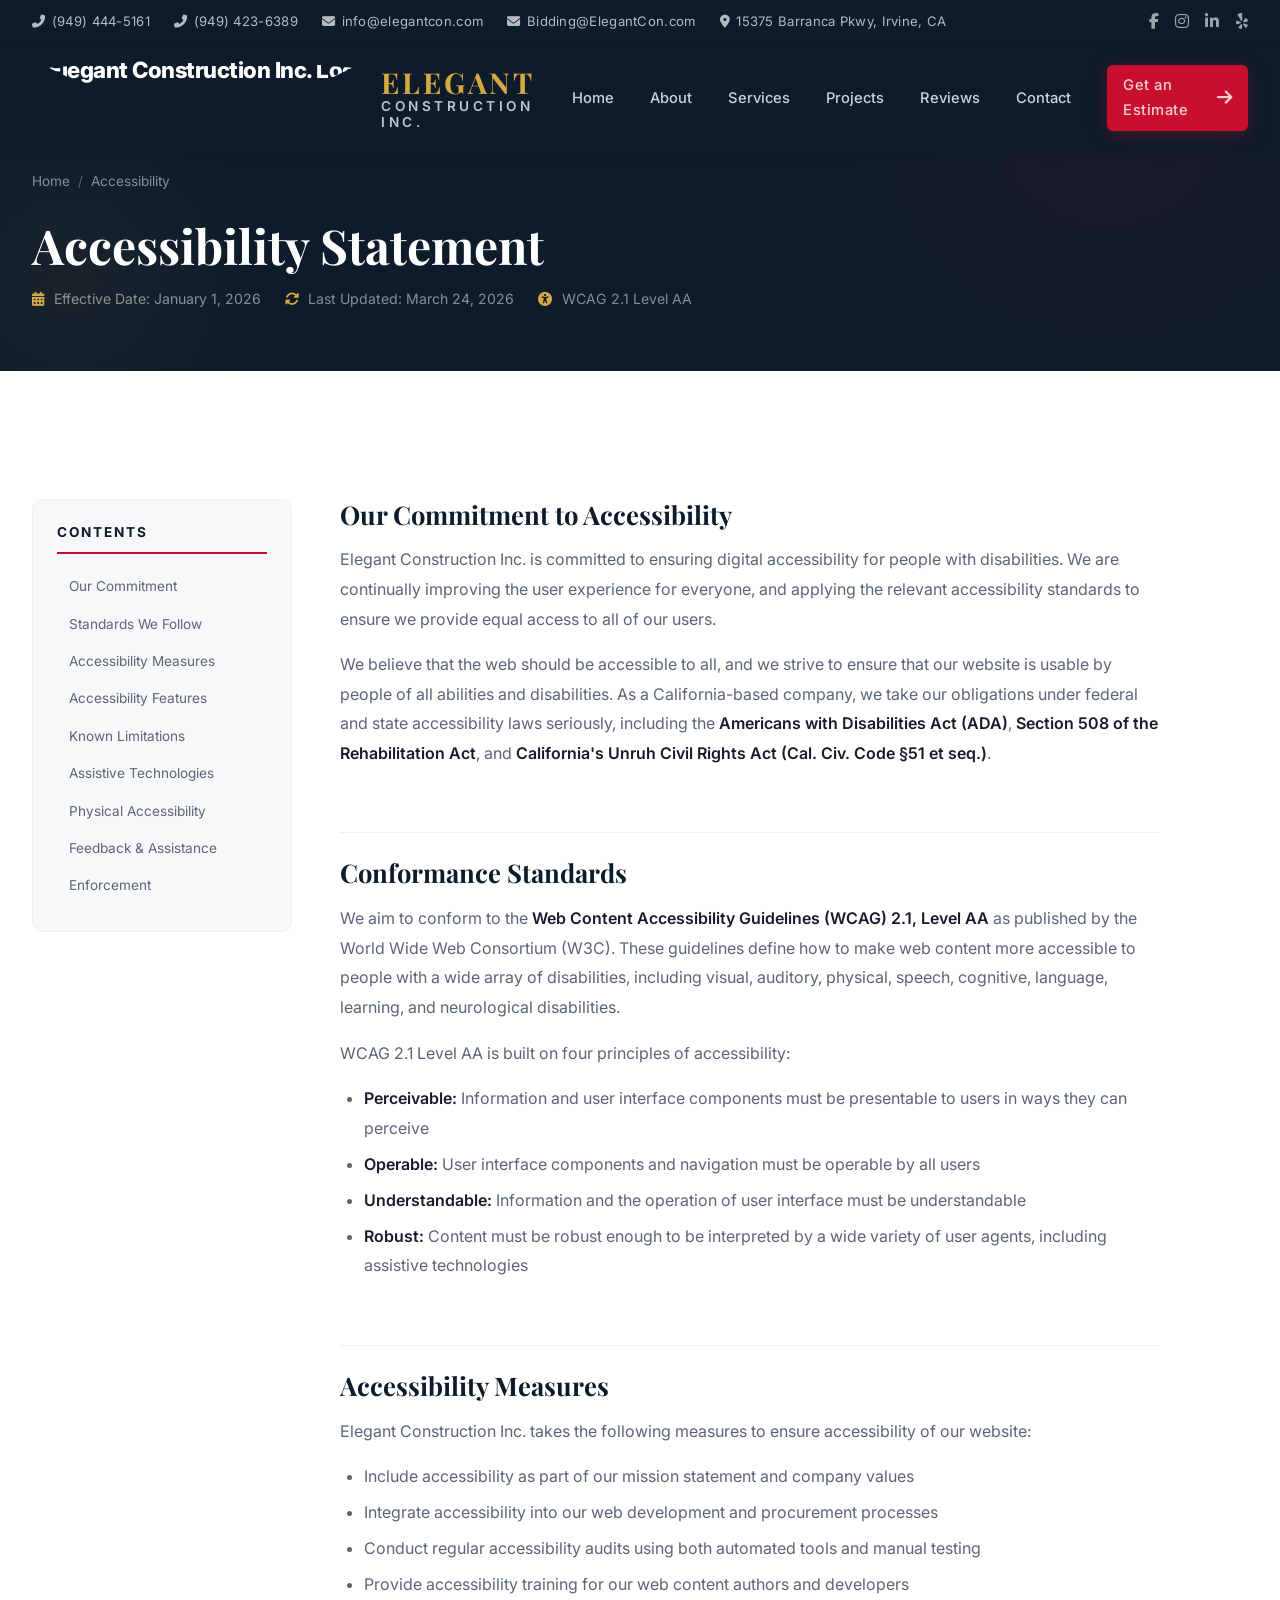
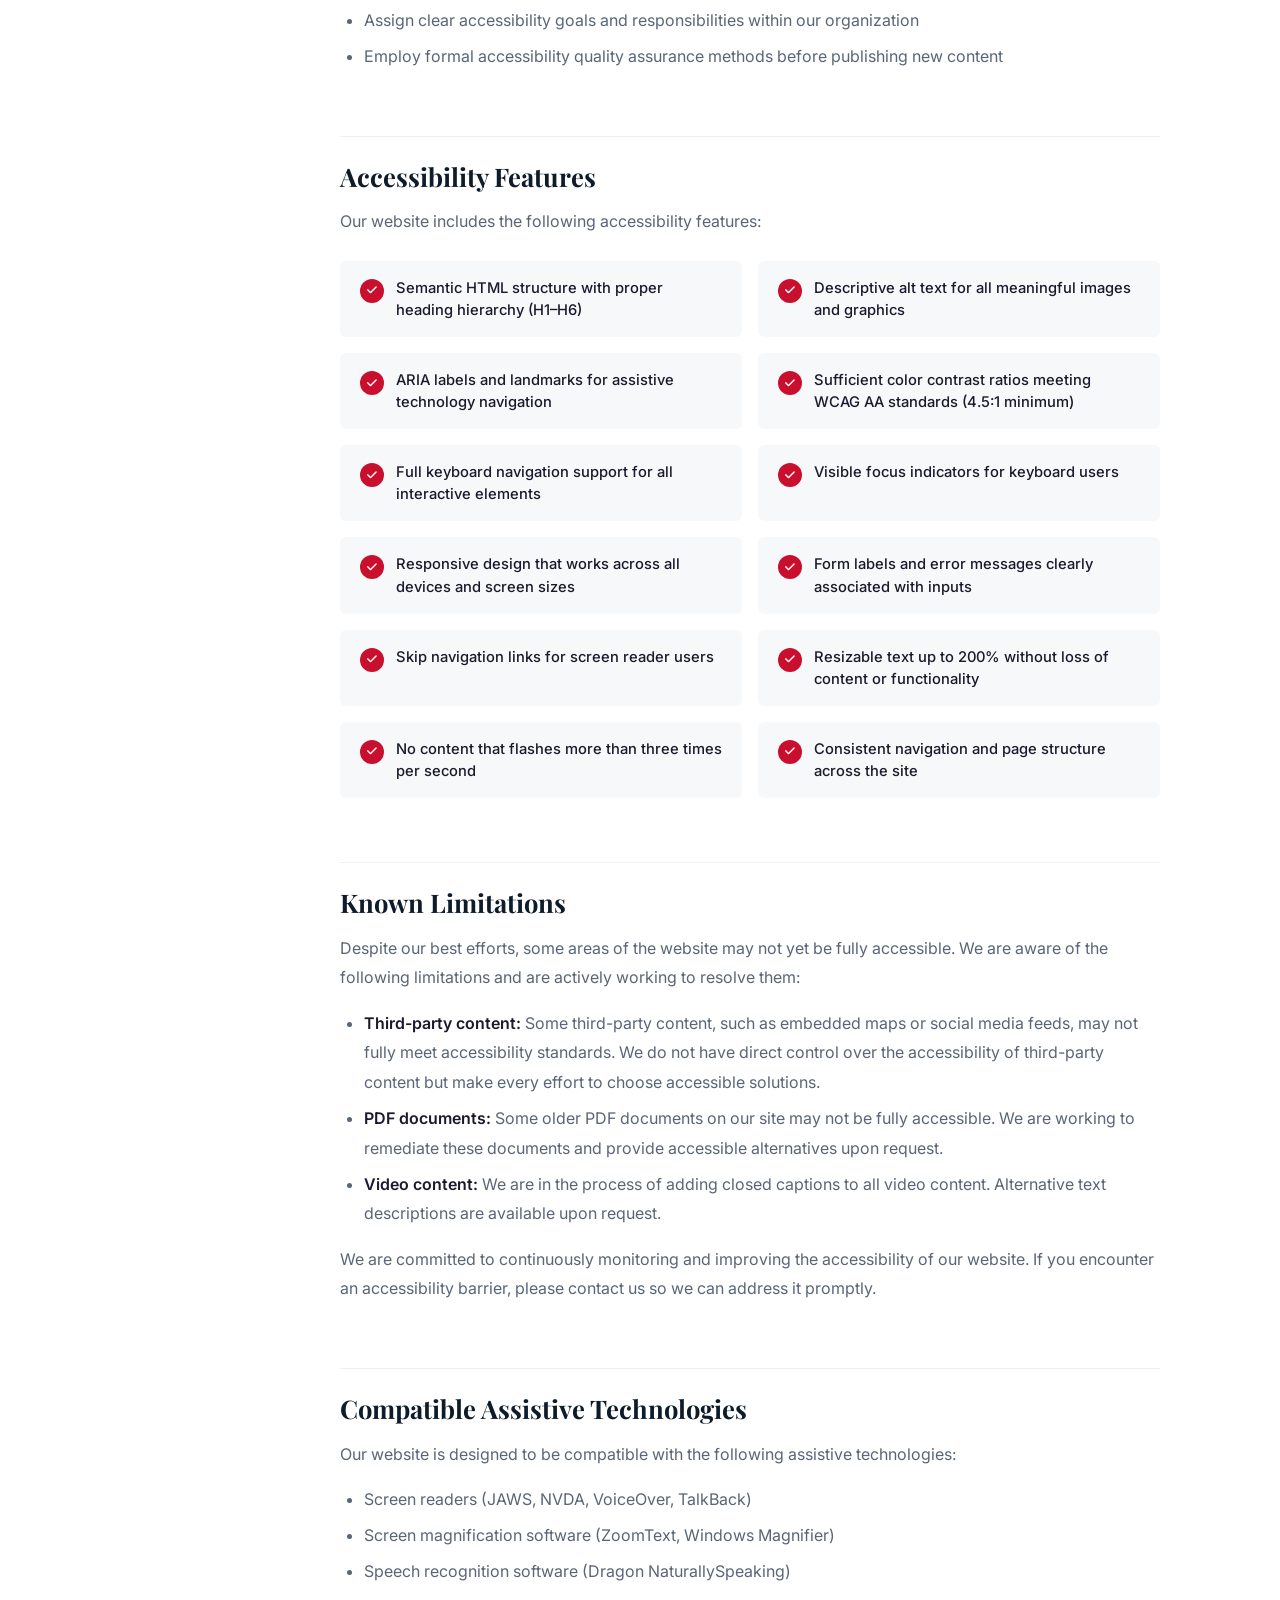
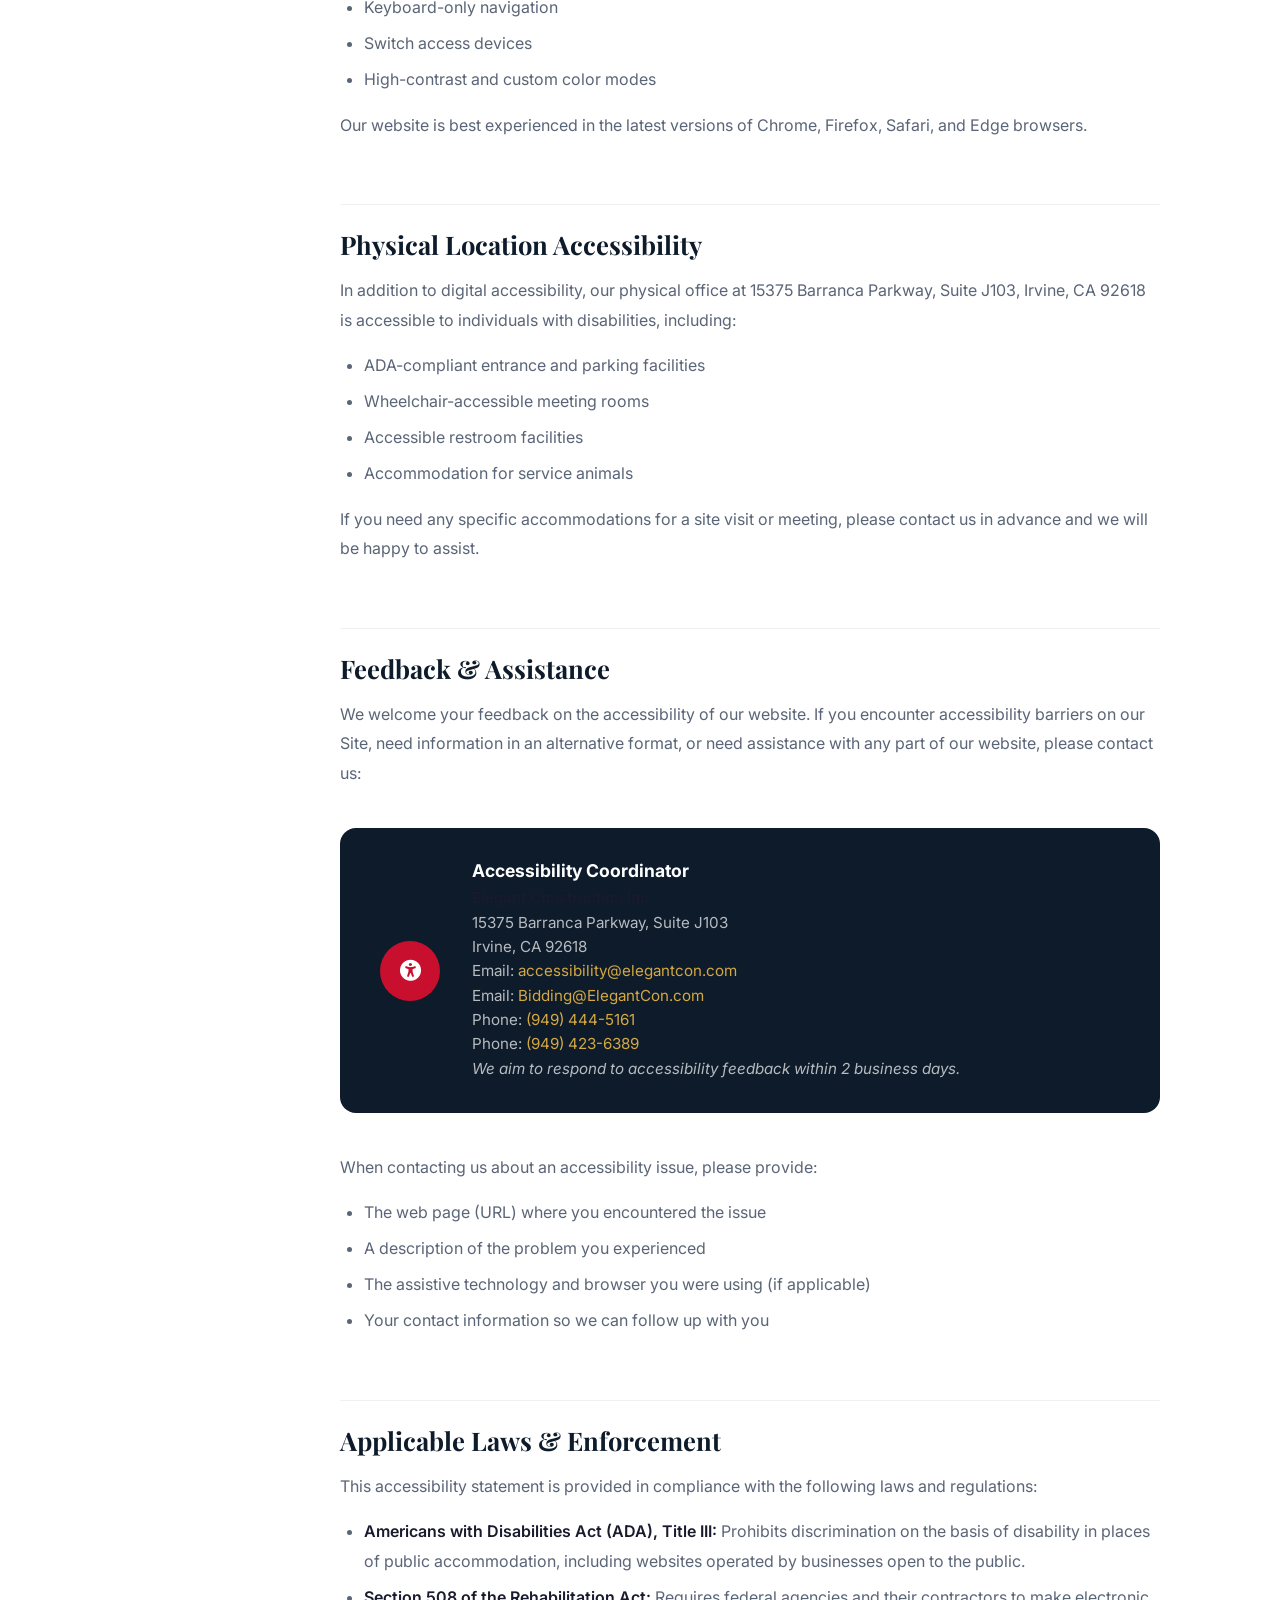
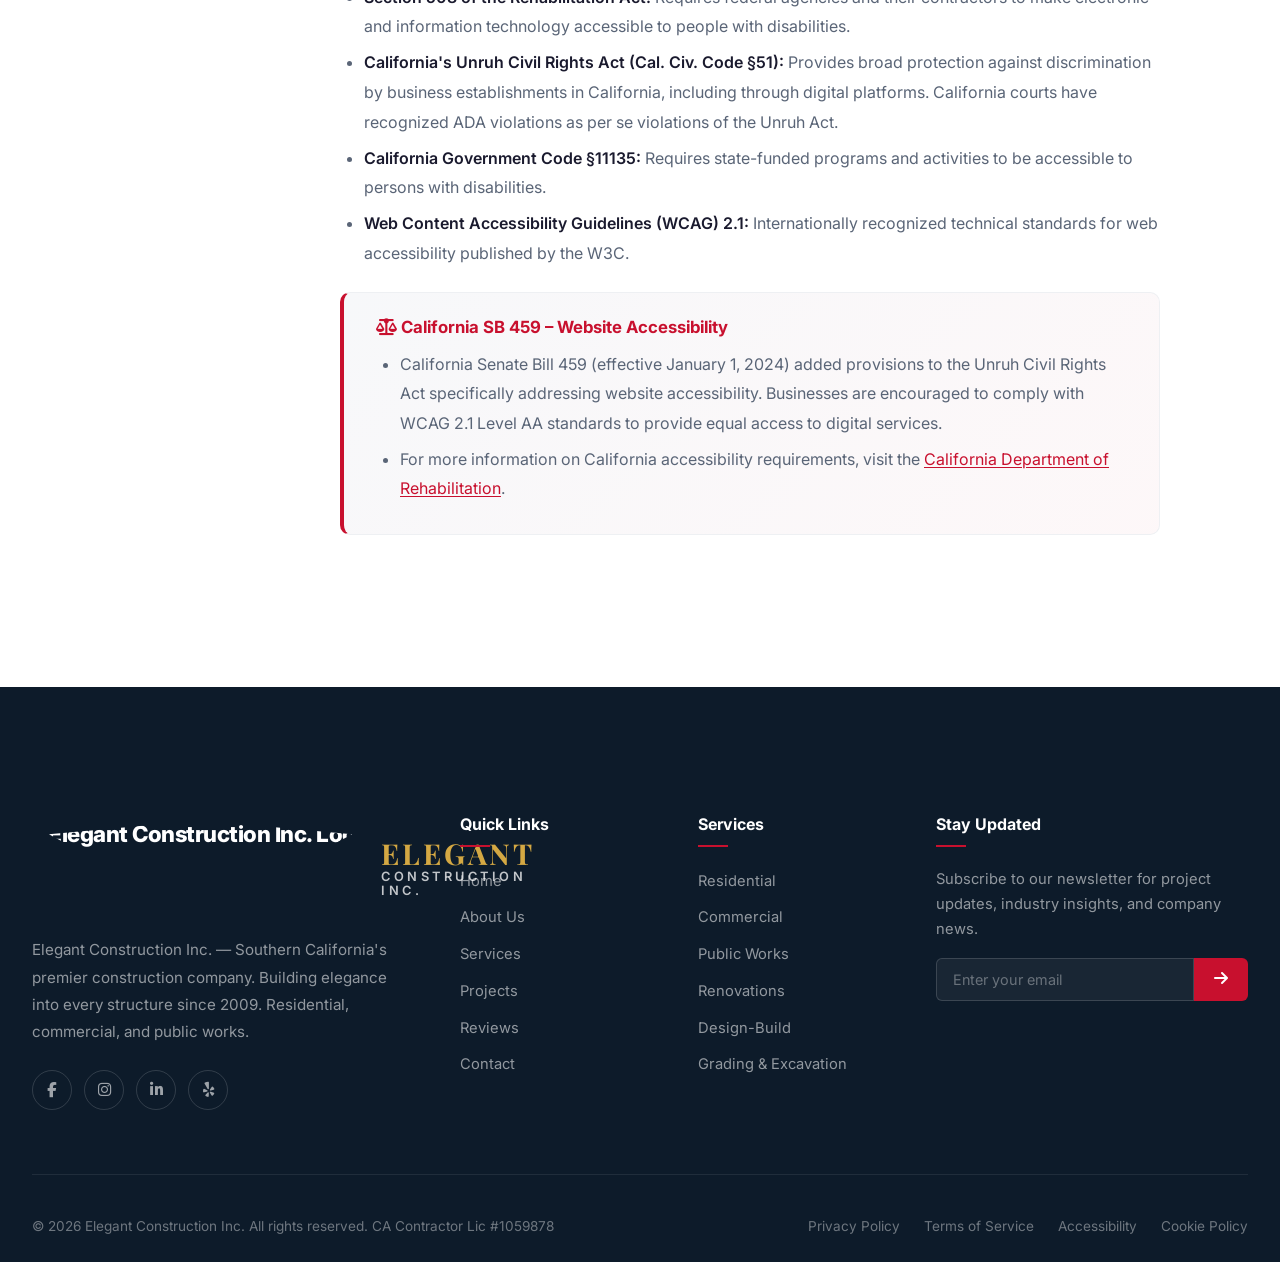
==== commit 5331d7f0: "Add bidding email (Bidding@ElegantCon.com) and phone (949-423-6389) to all pages" ====
--- a/accessibility.html
+++ b/accessibility.html
@@ -17,7 +17,9 @@
       <div class="container">
         <div class="top-bar-left">
           <span><i class="fas fa-phone-alt"></i> (949) 444-5161</span>
+          <span><i class="fas fa-phone-alt"></i> (949) 423-6389</span>
           <span><i class="fas fa-envelope"></i> info@elegantcon.com</span>
+          <span><i class="fas fa-envelope"></i> Bidding@ElegantCon.com</span>
           <span><i class="fas fa-map-marker-alt"></i> 15375 Barranca Pkwy, Irvine, CA</span>
         </div>
         <div class="top-bar-right">
@@ -233,7 +235,9 @@
               15375 Barranca Parkway, Suite J103<br>
               Irvine, CA 92618<br>
               Email: <a href="mailto:accessibility@elegantcon.com">accessibility@elegantcon.com</a><br>
+              Email: <a href="mailto:Bidding@ElegantCon.com">Bidding@ElegantCon.com</a><br>
               Phone: <a href="tel:9494445161">(949) 444-5161</a><br>
+              Phone: <a href="tel:9494236389">(949) 423-6389</a><br>
               <em>We aim to respond to accessibility feedback within 2 business days.</em>
             </p>
           </div>
